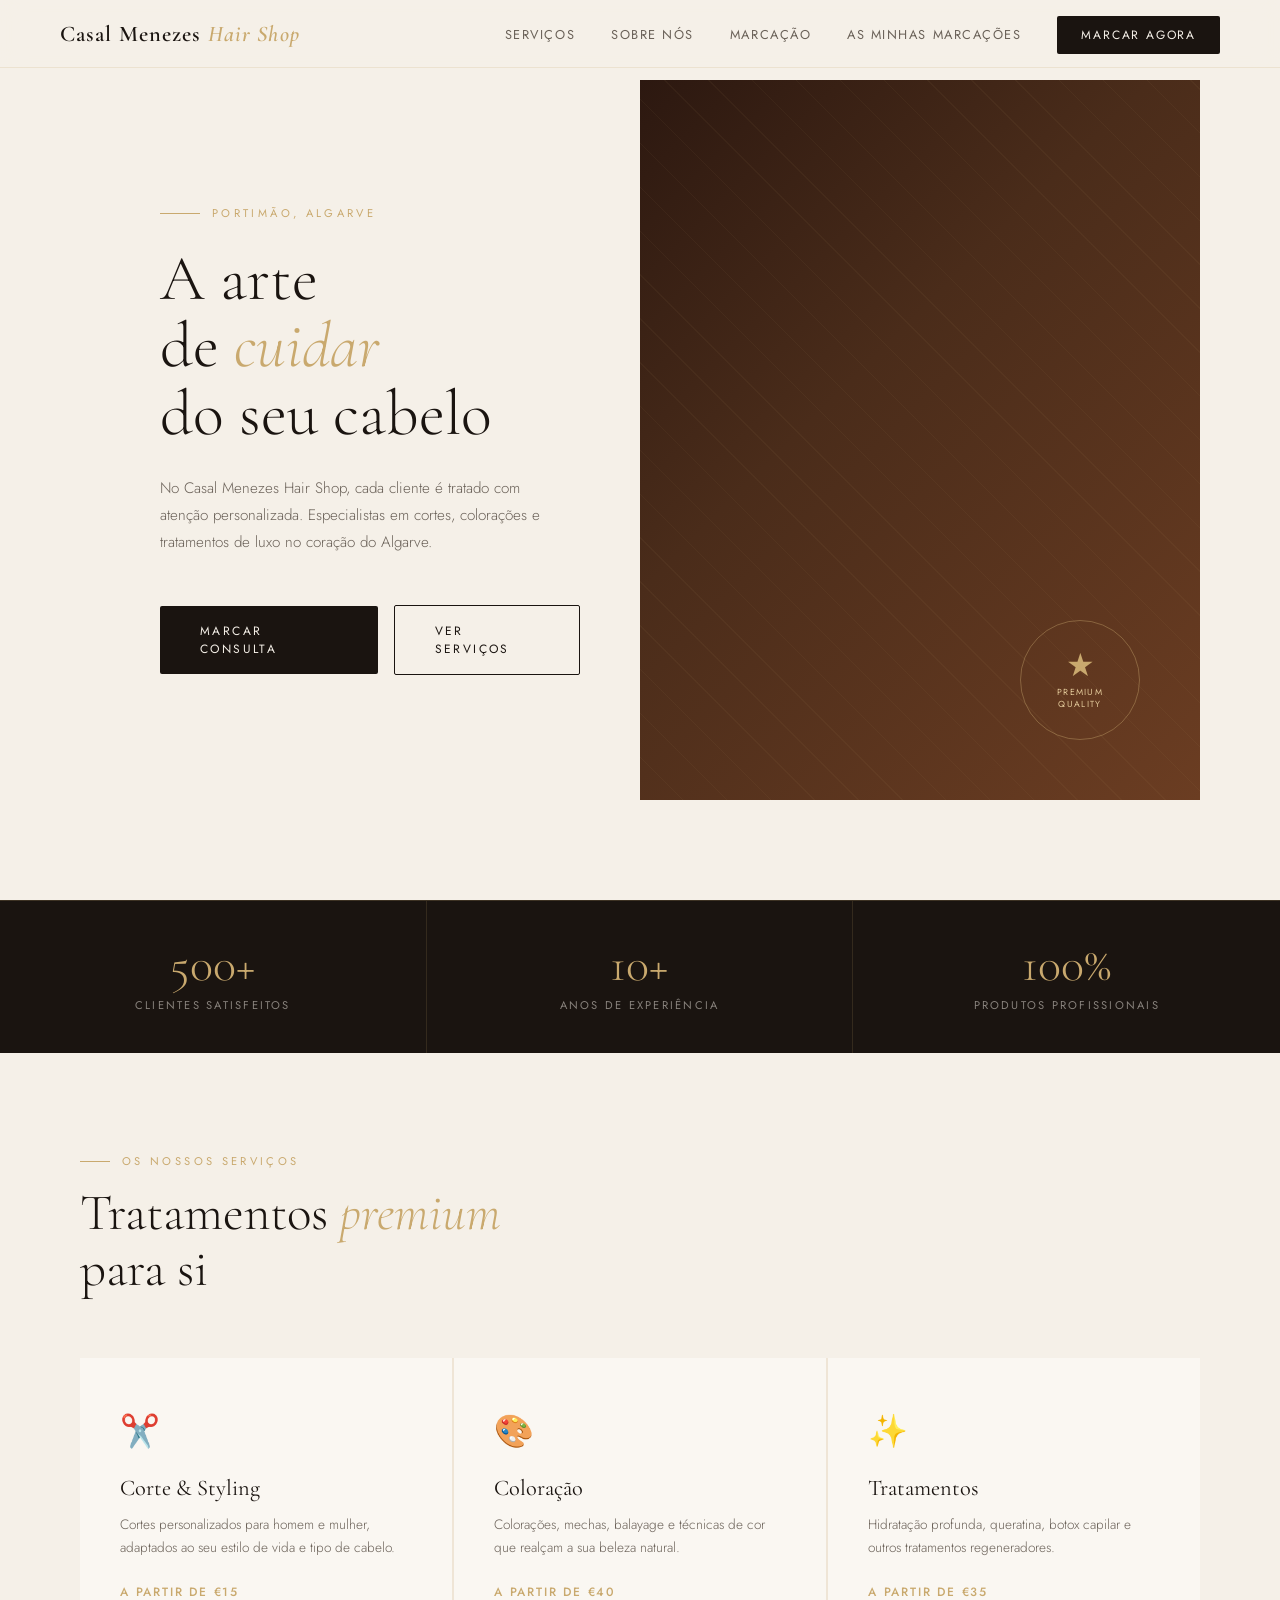
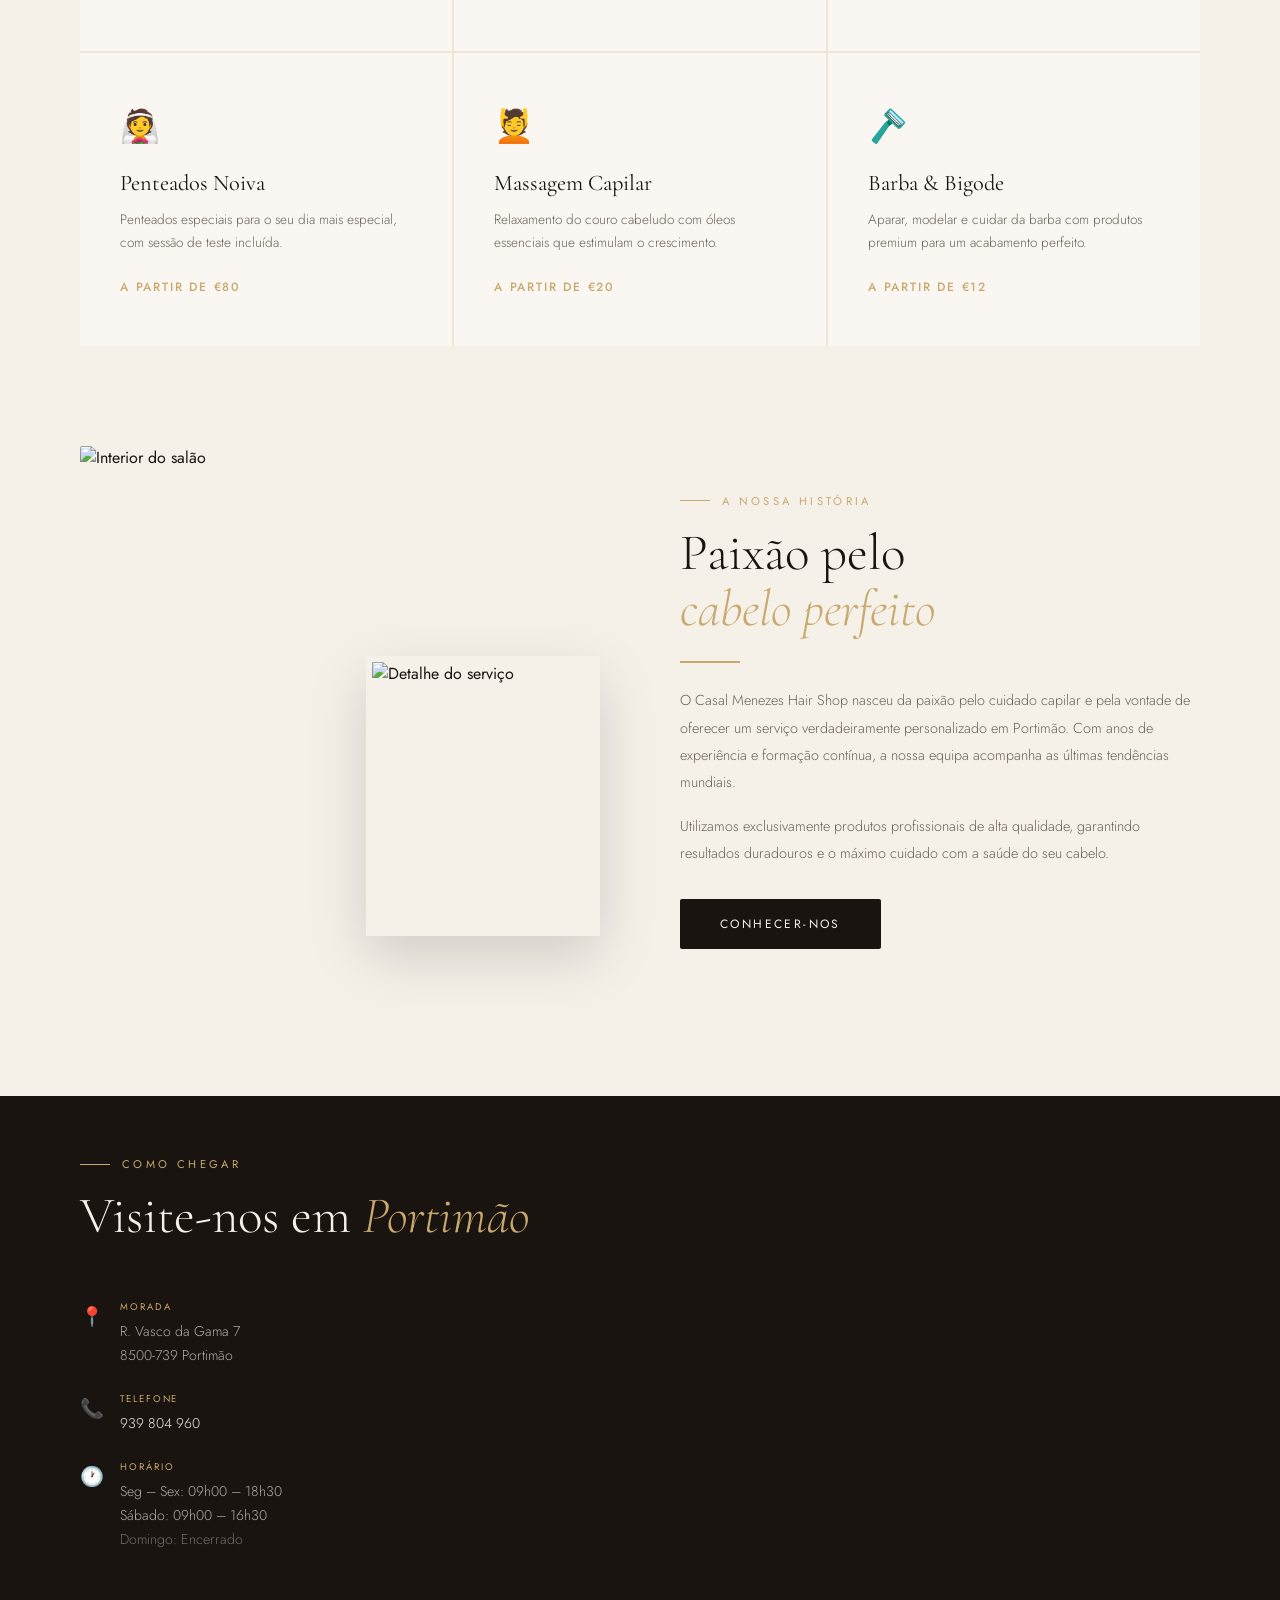
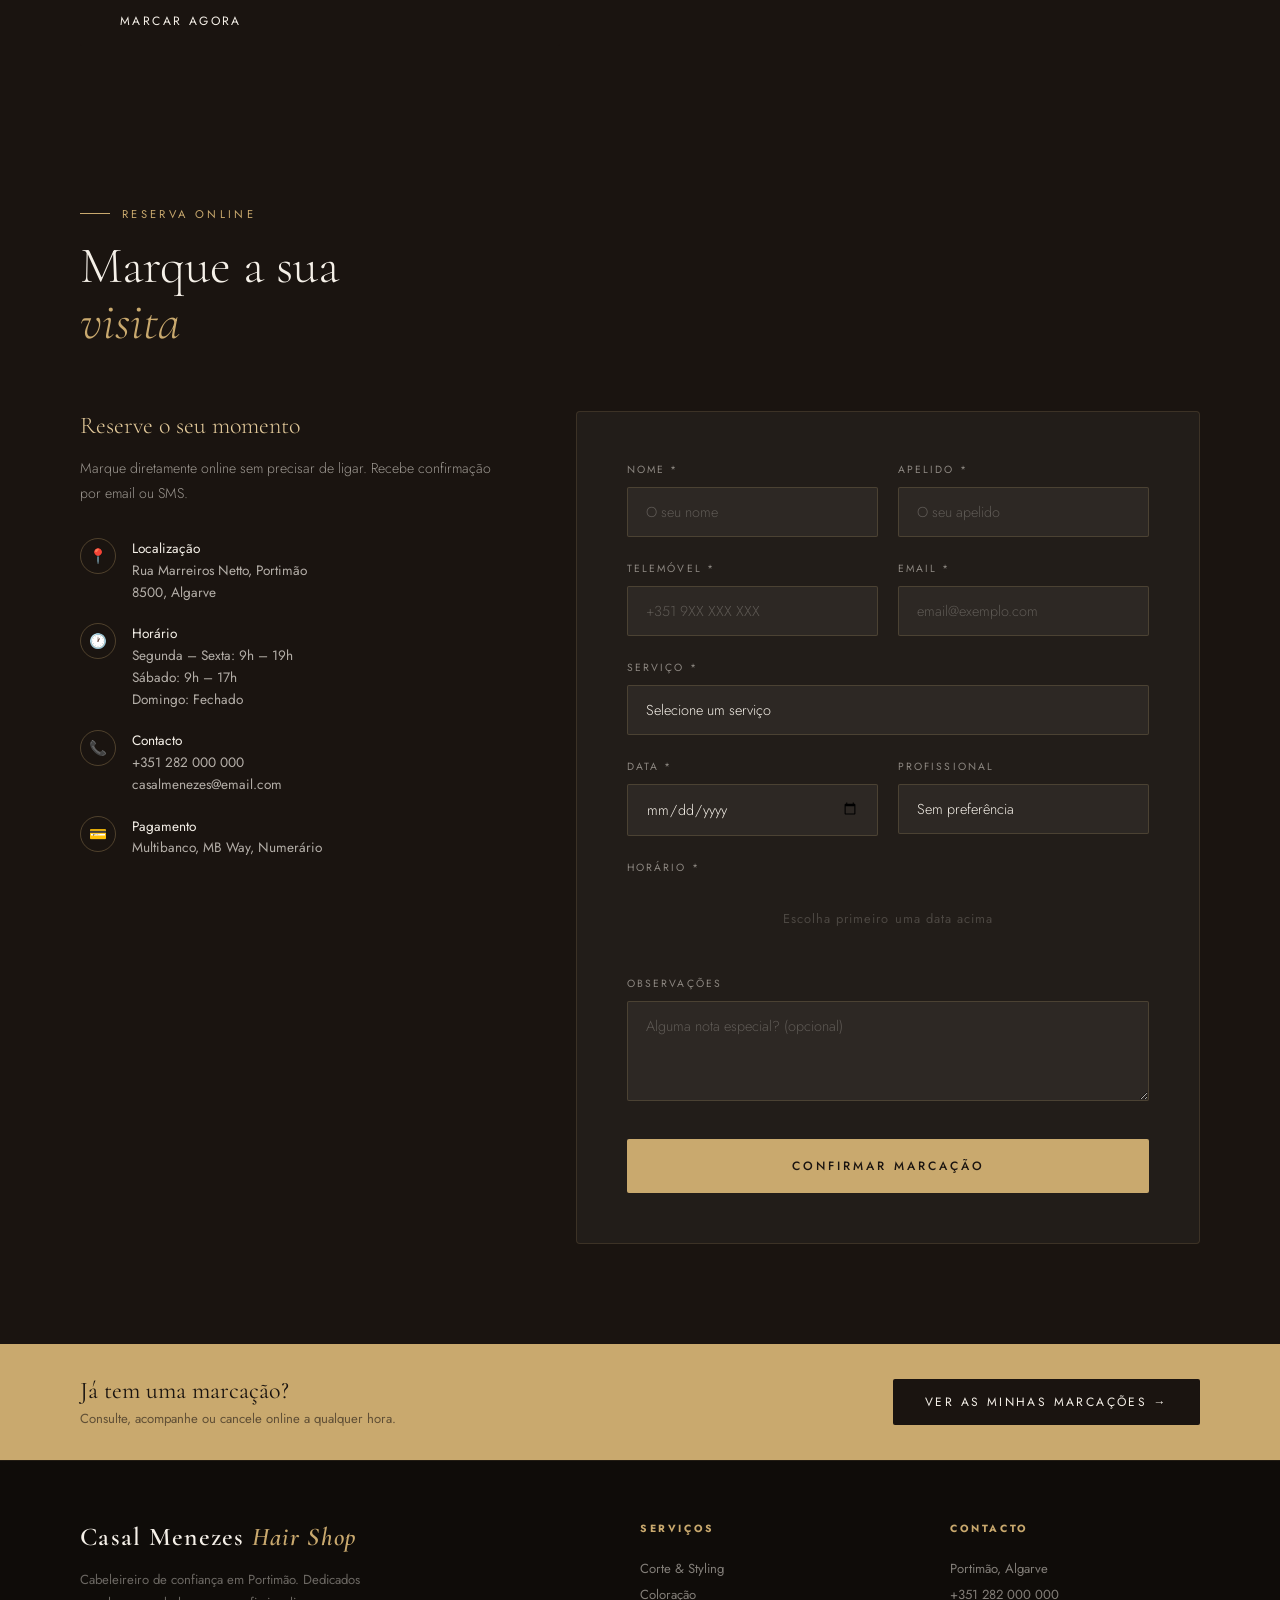
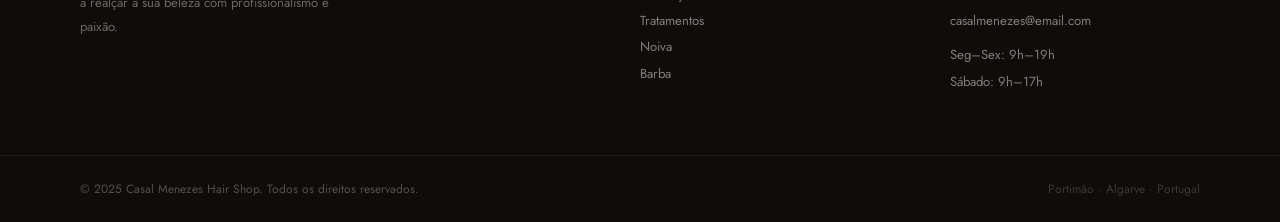
==== casalmenezes-site/index.html @ 8cd9af52 "feat: reagendamento, analytics, serviços, SMS e melhorias gerais" ====
<!DOCTYPE html>
<html lang="pt">
<head>
  <meta charset="UTF-8">
  <meta name="viewport" content="width=device-width, initial-scale=1.0">
  <title>Casal Menezes Hair Shop – Portimão</title>
  <!-- SEO -->
  <meta name="description" content="Casal Menezes Hair Shop em Portimao - cabeleireiro e barbearia com cortes, coloracao e tratamentos. Marque online. R. Vasco da Gama 7, Portimao.">
  <meta name="keywords" content="cabeleireiro Portimao, barbearia Portimao, corte cabelo Portimao, coloracao Algarve, hair shop Portimao, Casal Menezes">
  <meta name="robots" content="index, follow">
  <link rel="canonical" href="https://casalmenezes.vercel.app/">
  <meta property="og:type" content="website">
  <meta property="og:url" content="https://casalmenezes.vercel.app/">
  <meta property="og:title" content="Casal Menezes – Cabeleireiro &amp; Barbearia Portimão">
  <meta property="og:description" content="Cabeleireiro e barbearia em Portimão, Algarve. Cortes modernos, coloração, tratamentos capilares e muito mais. Marque a sua consulta online de forma rápida e fácil.">
  <meta property="og:image" content="https://images.unsplash.com/photo-1521590832167-7bcbfaa6381f?w=1200&h=630&fit=crop&q=80">
  <meta property="og:locale" content="pt_PT">
  <meta name="twitter:card" content="summary_large_image">
  <link rel="stylesheet" href="css/main.css">
  <link rel="stylesheet" href="css/index.css">
  <link rel="stylesheet" href="css/booking.css">
  <script type="application/ld+json">
  {
    "@context": "https://schema.org",
    "@type": ["HairSalon", "BarberShop"],
    "name": "Casal Menezes Hair Shop",
    "description": "Cabeleireiro e barbearia em Portimao, Algarve. Corte, coloracao, tratamentos capilares e mais.",
    "url": "https://casalmenezes.vercel.app",
    "telephone": "+351939804960",
    "address": {
      "@type": "PostalAddress",
      "streetAddress": "R. Vasco da Gama 7",
      "postalCode": "8500-739",
      "addressLocality": "Portimao",
      "addressRegion": "Faro",
      "addressCountry": "PT"
    },
    "geo": {
      "@type": "GeoCoordinates",
      "latitude": 37.1362,
      "longitude": -8.5379
    },
    "openingHoursSpecification": [
      {"@type": "OpeningHoursSpecification", "dayOfWeek": ["Monday","Tuesday","Wednesday","Thursday","Friday"], "opens": "09:00", "closes": "18:30"},
      {"@type": "OpeningHoursSpecification", "dayOfWeek": "Saturday", "opens": "09:00", "closes": "16:30"}
    ],
    "priceRange": "euro euro",
    "areaServed": ["Portimao", "Algarve"]
  }
  </script>
</head>
<body>

<!-- ── NAVEGAÇÃO ──────────────────────────────────────────── -->
<nav>
  <div class="nav-logo">Casal Menezes <span>Hair Shop</span></div>
  <button class="nav-hamburger" id="navHamburger" onclick="toggleMenu()" aria-label="Menu" aria-expanded="false" aria-controls="navLinks">☰</button>
  <ul class="nav-links" id="navLinks" role="navigation" aria-label="Menu principal">
    <li><a href="#servicos">Serviços</a></li>
    <li><a href="#sobre">Sobre Nós</a></li>
    <li><a href="#marcacao">Marcação</a></li>
    <li><a href="marcacoes.html">As Minhas Marcações</a></li>
    <li><a href="#marcacao" class="nav-book">Marcar Agora</a></li>
  </ul>
</nav>

<!-- ── HERO ───────────────────────────────────────────────── -->
<section class="hero" id="inicio">
  <div class="hero-left">
    <div class="hero-eyebrow">Portimão, Algarve</div>
    <h1 class="hero-title">
      A arte<br>de <em>cuidar</em><br>do seu cabelo
    </h1>
    <p class="hero-sub">
      No Casal Menezes Hair Shop, cada cliente é tratado com atenção personalizada.
      Especialistas em cortes, colorações e tratamentos de luxo no coração do Algarve.
    </p>
    <div class="hero-actions">
      <a href="#marcacao" class="btn-primary">Marcar Consulta</a>
      <a href="#servicos"  class="btn-outline">Ver Serviços</a>
    </div>
  </div>
  <div class="hero-right">
    <div class="hero-img-overlay"></div>
    <div class="hero-pattern"></div>
    <div class="hero-badge">
      <div class="hero-badge-inner">★</div>
      <div class="hero-badge-text">Premium<br>Quality</div>
    </div>
  </div>
</section>

<!-- ── STATS ──────────────────────────────────────────────── -->
<div class="stats">
  <div class="stat-item">
    <div class="stat-num">500+</div>
    <div class="stat-label">Clientes Satisfeitos</div>
  </div>
  <div class="stat-item">
    <div class="stat-num">10+</div>
    <div class="stat-label">Anos de Experiência</div>
  </div>
  <div class="stat-item">
    <div class="stat-num">100%</div>
    <div class="stat-label">Produtos Profissionais</div>
  </div>
</div>

<!-- ── SERVIÇOS ───────────────────────────────────────────── -->
<section id="servicos">
  <div class="section-label fade-up">Os Nossos Serviços</div>
  <h2 class="section-title fade-up">
    Tratamentos <em style="font-family:'Cormorant Garamond',serif;font-style:italic;color:var(--gold)">premium</em><br>para si
  </h2>
  <div class="services-grid fade-up">
    <div class="service-card">
      <span class="service-icon">✂️</span>
      <div class="service-name">Corte &amp; Styling</div>
      <p class="service-desc">Cortes personalizados para homem e mulher, adaptados ao seu estilo de vida e tipo de cabelo.</p>
      <div class="service-price">A partir de €15</div>
    </div>
    <div class="service-card">
      <span class="service-icon">🎨</span>
      <div class="service-name">Coloração</div>
      <p class="service-desc">Colorações, mechas, balayage e técnicas de cor que realçam a sua beleza natural.</p>
      <div class="service-price">A partir de €40</div>
    </div>
    <div class="service-card">
      <span class="service-icon">✨</span>
      <div class="service-name">Tratamentos</div>
      <p class="service-desc">Hidratação profunda, queratina, botox capilar e outros tratamentos regeneradores.</p>
      <div class="service-price">A partir de €35</div>
    </div>
    <div class="service-card">
      <span class="service-icon">👰</span>
      <div class="service-name">Penteados Noiva</div>
      <p class="service-desc">Penteados especiais para o seu dia mais especial, com sessão de teste incluída.</p>
      <div class="service-price">A partir de €80</div>
    </div>
    <div class="service-card">
      <span class="service-icon">💆</span>
      <div class="service-name">Massagem Capilar</div>
      <p class="service-desc">Relaxamento do couro cabeludo com óleos essenciais que estimulam o crescimento.</p>
      <div class="service-price">A partir de €20</div>
    </div>
    <div class="service-card">
      <span class="service-icon">🪒</span>
      <div class="service-name">Barba &amp; Bigode</div>
      <p class="service-desc">Aparar, modelar e cuidar da barba com produtos premium para um acabamento perfeito.</p>
      <div class="service-price">A partir de €12</div>
    </div>
  </div>
</section>

<!-- ── SOBRE NÓS ───────────────────────────────────────────── -->
<section id="sobre" style="padding-top:0">
  <div class="about-section fade-up">
    <div class="about-img-container">
      <img class="about-img-main"
           src="https://images.unsplash.com/photo-1522337360788-8b13dee7a37e?w=600&q=80"
           alt="Interior do salão" loading="lazy">
      <img class="about-img-accent"
           src="https://images.unsplash.com/photo-1559599101-f09722fb4948?w=400&q=80"
           alt="Detalhe do serviço" loading="lazy">
    </div>
    <div>
      <div class="section-label">A Nossa História</div>
      <h2 class="section-title">
        Paixão pelo<br><em style="font-family:'Cormorant Garamond',serif;font-style:italic;color:var(--gold)">cabelo perfeito</em>
      </h2>
      <div class="about-gold-line"></div>
      <p class="about-text">
        O Casal Menezes Hair Shop nasceu da paixão pelo cuidado capilar e pela vontade de
        oferecer um serviço verdadeiramente personalizado em Portimão. Com anos de experiência
        e formação contínua, a nossa equipa acompanha as últimas tendências mundiais.
      </p>
      <p class="about-text">
        Utilizamos exclusivamente produtos profissionais de alta qualidade, garantindo
        resultados duradouros e o máximo cuidado com a saúde do seu cabelo.
      </p>
      <a href="#marcacao" class="btn-primary" style="margin-top:16px">Conhecer-nos</a>
    </div>
  </div>
</section>

<!-- ── MARCAÇÃO ───────────────────────────────────────────── -->
<section id="localizacao" style="padding:0;background:var(--dark);">
  <div class="location-grid">
    <div class="location-info">
      <div class="section-label" style="color:var(--gold)">Como Chegar</div>
      <h2 class="section-title" style="color:var(--cream)">Visite-nos em <em style="color:var(--gold)">Portimão</em></h2>
      <div class="location-details">
        <div class="location-item">
          <span class="location-icon">📍</span>
          <div>
            <div class="location-label">Morada</div>
            <div class="location-value">R. Vasco da Gama 7<br>8500-739 Portimão</div>
          </div>
        </div>
        <div class="location-item">
          <span class="location-icon">📞</span>
          <div>
            <div class="location-label">Telefone</div>
            <div class="location-value"><a href="tel:939804960" style="color:var(--cream);text-decoration:none;">939 804 960</a></div>
          </div>
        </div>
        <div class="location-item">
          <span class="location-icon">🕐</span>
          <div>
            <div class="location-label">Horário</div>
            <div class="location-value">
              Seg – Sex: 09h00 – 18h30<br>
              Sábado: 09h00 – 16h30<br>
              <span style="color:rgba(245,240,232,0.4)">Domingo: Encerrado</span>
            </div>
          </div>
        </div>
      </div>
      <a href="#marcacao" class="btn-primary" style="margin-top:8px;display:inline-block">Marcar Agora</a>
    </div>
    <div class="location-map">
      <iframe
        src="https://www.google.com/maps/embed?pb=!1m18!1m12!1m3!1d3145.8!2d-8.5379!3d37.1362!2m3!1f0!2f0!3f0!3m2!1i1024!2i768!4f13.1!3m3!1m2!1s0xd1ab4b9a8b9a8b9%3A0x0!2sR.+Vasco+da+Gama+7%2C+8500-739+Portim%C3%A3o!5e0!3m2!1spt!2spt!4v1"
        width="100%" height="100%" style="border:0;" allowfullscreen="" loading="lazy"
        referrerpolicy="no-referrer-when-downgrade" title="Localização Casal Menezes Hair Shop">
      </iframe>
    </div>
  </div>
</section>

<!-- ── BANNER MARCAÇÕES ───────────────────────────────────── -->

<section class="booking-section" id="marcacao">
  <div class="section-label">Reserva Online</div>
  <h2 class="section-title">
    Marque a sua<br><em style="font-family:'Cormorant Garamond',serif;font-style:italic;color:var(--gold)">visita</em>
  </h2>

  <div class="booking-layout">

    <!-- Info lateral -->
    <div class="booking-info fade-up">
      <h3>Reserve o seu momento</h3>
      <p>Marque diretamente online sem precisar de ligar. Recebe confirmação por email ou SMS.</p>
      <div class="info-item">
        <div class="info-icon">📍</div>
        <div class="info-text"><strong>Localização</strong>Rua Marreiros Netto, Portimão<br>8500, Algarve</div>
      </div>
      <div class="info-item">
        <div class="info-icon">🕐</div>
        <div class="info-text"><strong>Horário</strong>Segunda – Sexta: 9h – 19h<br>Sábado: 9h – 17h<br>Domingo: Fechado</div>
      </div>
      <div class="info-item">
        <div class="info-icon">📞</div>
        <div class="info-text"><strong>Contacto</strong>+351 282 000 000<br>casalmenezes@email.com</div>
      </div>
      <div class="info-item">
        <div class="info-icon">💳</div>
        <div class="info-text"><strong>Pagamento</strong>Multibanco, MB Way, Numerário</div>
      </div>
    </div>

    <!-- Formulário -->
    <div class="booking-form fade-up">
      <div id="formContent">
        <div class="form-row">
          <div class="form-group">
            <label>Nome *</label>
            <input type="text" id="fname" placeholder="O seu nome" required autocomplete="given-name">
          </div>
          <div class="form-group">
            <label>Apelido *</label>
            <input type="text" id="lname" placeholder="O seu apelido" required autocomplete="family-name">
          </div>
        </div>
        <div class="form-row">
          <div class="form-group">
            <label>Telemóvel *</label>
            <input type="tel" id="phone" placeholder="+351 9XX XXX XXX" required autocomplete="tel">
          </div>
          <div class="form-group">
            <label>Email *</label>
            <input type="email" id="email" placeholder="email@exemplo.com" required autocomplete="email">
          </div>
        </div>
        <div class="form-group">
          <label>Serviço *</label>
          <select id="service" required>
            <option value="">Selecione um serviço</option>
            <option value="corte">Corte &amp; Styling</option>
            <option value="coloracao">Coloração</option>
            <option value="tratamento">Tratamentos Capilares</option>
            <option value="noiva">Penteados Noiva</option>
            <option value="massagem">Massagem Capilar</option>
            <option value="barba">Barba &amp; Bigode</option>
          </select>
        </div>
        <div class="form-row">
          <div class="form-group">
            <label>Data *</label>
            <input type="date" id="bookDate" required>
          </div>
          <div class="form-group">
            <label>Profissional</label>
            <select id="stylist">
              <option value="">Sem preferência</option>
              <option value="ana">Ana Menezes</option>
              <option value="anderson">Anderson Menezes</option>
            </select>
          </div>
        </div>
        <div class="form-group">
          <label>
            Horário *
            <span id="slotsDateLabel" style="font-size:0.6rem;color:rgba(245,240,232,0.3);text-transform:none;letter-spacing:0;margin-left:6px;font-style:italic;"></span>
          </label>
          <div class="timeslots" id="timeslots">
            <div id="slotsPlaceholder" style="grid-column:1/-1;text-align:center;padding:24px 10px;color:rgba(245,240,232,0.2);font-size:0.8rem;letter-spacing:0.08em;">
              Escolha primeiro uma data acima
            </div>
          </div>
          <div class="slots-hint" id="slotsHint">
            <span style="color:rgba(74,158,107,0.8)">&#9632;</span> Disponível &nbsp;&nbsp;
            <span style="color:rgba(201,74,74,0.6)">&#9632;</span> Ocupado
          </div>
          <input type="hidden" id="selectedTime">
        </div>
        <div class="form-group">
          <label>Observações</label>
          <textarea id="notes" placeholder="Alguma nota especial? (opcional)"></textarea>
        </div>

        <!-- Honeypot anti-spam — não visível para humanos -->
        <div class="form-group" style="position:absolute;left:-9999px;top:-9999px;opacity:0;pointer-events:none;" aria-hidden="true">
          <label>Deixe este campo vazio</label>
          <input type="text" id="website" name="website" tabindex="-1" autocomplete="off">
        </div>
        <button class="btn-submit" id="submitBtn" onclick="submitBooking()">
          Confirmar Marcação
        </button>
      </div>

      <div class="success-msg" id="successMsg">
        <div class="success-icon">✅</div>
        <h3>Marcação Recebida!</h3>
        <p>Obrigado pela sua marcação.<br>Entraremos em contacto para confirmar brevemente.</p>
        <div style="display:flex;flex-direction:column;align-items:center;gap:12px;margin-top:24px;">
          <a id="gcalLink" href="#" target="_blank" rel="noopener" style="display:none;background:rgba(255,255,255,0.1);border:1px solid rgba(201,169,110,0.3);color:var(--gold);padding:12px 24px;border-radius:2px;font-size:0.72rem;letter-spacing:0.2em;text-transform:uppercase;text-decoration:none;transition:all 0.3s">
            📅 Adicionar ao Google Calendar
          </a>
          <button class="btn-primary" style="border:none;cursor:pointer" onclick="resetForm()">
            Nova Marcação
          </button>
        </div>
      </div>
    </div>

  </div>
</section>


<!-- ── LOCALIZAÇÃO ────────────────────────────────────────── -->

<div class="marcacoes-banner">
  <div class="marcacoes-banner-text">
    <div class="marcacoes-banner-title">Já tem uma marcação?</div>
    <div class="marcacoes-banner-sub">Consulte, acompanhe ou cancele online a qualquer hora.</div>
  </div>
  <a href="marcacoes.html" class="marcacoes-banner-btn">
    Ver as Minhas Marcações →
  </a>
</div>

<!-- ── FOOTER ──────────────────────────────────────────────── -->
<footer>
  <div class="footer-brand">
    <div class="nav-logo">Casal Menezes <span>Hair Shop</span></div>
    <p>Cabeleireiro de confiança em Portimão. Dedicados a realçar a sua beleza com profissionalismo e paixão.</p>
  </div>
  <div class="footer-col">
    <h4>Serviços</h4>
    <a href="#servicos">Corte &amp; Styling</a>
    <a href="#servicos">Coloração</a>
    <a href="#servicos">Tratamentos</a>
    <a href="#servicos">Noiva</a>
    <a href="#servicos">Barba</a>
  </div>
  <div class="footer-col">
    <h4>Contacto</h4>
    <p>Portimão, Algarve</p>
    <p>+351 282 000 000</p>
    <p>casalmenezes@email.com</p>
    <p style="margin-top:8px">Seg–Sex: 9h–19h</p>
    <p>Sábado: 9h–17h</p>
  </div>
</footer>
<div class="footer-bottom">
  <p>© 2025 Casal Menezes Hair Shop. Todos os direitos reservados.</p>
  <p style="color:rgba(245,240,232,0.2)">Portimão · Algarve · Portugal</p>
</div>

<!-- ── TOAST ───────────────────────────────────────────────── -->
<div class="toast" id="toast">
  <div class="toast-title" id="toastTitle"></div>
  <div class="toast-msg"   id="toastMsg"></div>
</div>
  <script src="js/supabase.js"></script>
  <script>
  // Carregar serviços personalizados do localStorage (definidos no admin)
  (function() {
    try {
      const stored = localStorage.getItem('cm_services');
      if (!stored) return;
      const services = JSON.parse(stored);
      const cards = document.querySelectorAll('.service-card');
      services.forEach((svc, i) => {
        if (!cards[i]) return;
        const c = cards[i];
        c.querySelector('.service-icon').textContent = svc.icon;
        c.querySelector('.service-name').textContent = svc.name;
        c.querySelector('.service-desc').textContent = svc.desc;
        c.querySelector('.service-price').textContent = `A partir de €${svc.price}`;
        c.dataset.service = svc.id;
      });
      // Atualizar select de serviços no formulário
      const select = document.getElementById('service');
      if (select) {
        const placeholder = select.options[0];
        select.innerHTML = '';
        select.appendChild(placeholder);
        services.forEach(svc => {
          const opt = new Option(svc.name, svc.id);
          select.appendChild(opt);
        });
      }
    } catch(e) {}
  })();

  function toggleMenu() {
    const links = document.getElementById('navLinks');
    const btn = document.getElementById('navHamburger');
    links.classList.toggle('open');
    const isOpen = links.classList.contains('open');
    btn.textContent = isOpen ? '✕' : '☰';
    btn.setAttribute('aria-expanded', isOpen ? 'true' : 'false');
  }
  // Close menu on link click
  document.querySelectorAll('.nav-links a').forEach(a => {
    a.addEventListener('click', () => {
      document.getElementById('navLinks').classList.remove('open');
      document.getElementById('navHamburger').textContent = '☰';
    });
  });
  </script>
  <script src="js/booking.js"></script>
</body>
</html>
---- casalmenezes-site/css/main.css ----
/* ============================================================
   CASAL MENEZES HAIR SHOP — main.css
   Estilos partilhados por todas as páginas
   ============================================================ */

@import url('https://fonts.googleapis.com/css2?family=Cormorant+Garamond:ital,wght@0,300;0,400;0,600;1,300;1,400&family=Jost:wght@300;400;500&display=swap');

/* ── VARIÁVEIS ───────────────────────────────────────────── */
:root {
  --cream:      #f5f0e8;
  --dark:       #1a1410;
  --gold:       #c9a96e;
  --gold-light: #e2c99a;
  --terracotta: #b85c38;
  --warm-gray:  #6b6259;
  --card-bg:    #faf7f2;
  --green:      #4a9e6b;
  --orange:     #c97c3a;
  --red:        #c94a4a;
}

/* ── RESET ───────────────────────────────────────────────── */
*, *::before, *::after { margin: 0; padding: 0; box-sizing: border-box; }
html { scroll-behavior: smooth; }
body {
  font-family: 'Jost', sans-serif;
  background: var(--cream);
  color: var(--dark);
  overflow-x: clip;
}

/* ── NAVEGAÇÃO ───────────────────────────────────────────── */
nav {
  position: fixed; top: 0; width: 100%; z-index: 100;
  padding: 20px 60px;
  display: flex; justify-content: space-between; align-items: center;
  background: rgba(245,240,232,0.92);
  backdrop-filter: blur(12px);
  border-bottom: 1px solid rgba(201,169,110,0.2);
  transition: all 0.3s;
}
.nav-logo {
  font-family: 'Cormorant Garamond', serif;
  font-size: 1.4rem; font-weight: 600;
  letter-spacing: 0.05em; color: var(--dark); text-decoration: none;
}
.nav-logo span { color: var(--gold); font-style: italic; }

.nav-links { display: flex; gap: 36px; list-style: none; }
.nav-links a {
  text-decoration: none; color: var(--warm-gray);
  font-size: 0.8rem; letter-spacing: 0.12em; text-transform: uppercase;
  font-weight: 400; transition: color 0.3s; position: relative;
}
.nav-links a::after {
  content: ''; position: absolute; bottom: -4px; left: 0;
  width: 0; height: 1px; background: var(--gold); transition: width 0.3s;
}
.nav-links a:hover { color: var(--dark); }
.nav-links a:hover::after { width: 100%; }
.nav-book {
  background: var(--dark) !important; color: var(--cream) !important;
  padding: 10px 24px; border-radius: 2px;
  font-size: 0.75rem !important; letter-spacing: 0.15em !important;
}
.nav-book::after { display: none !important; }
.nav-book:hover { background: var(--gold) !important; color: var(--dark) !important; }

.nav-back {
  font-size: 0.75rem; letter-spacing: 0.15em; text-transform: uppercase;
  color: var(--warm-gray); text-decoration: none;
  display: flex; align-items: center; gap: 8px; transition: color 0.3s;
}
.nav-back:hover { color: var(--dark); }


/* ── MENU HAMBURGER ──────────────────────────────────────── */
.nav-hamburger {
  display: none; background: none; border: none; cursor: pointer;
  font-size: 1.4rem; color: var(--dark); padding: 4px; line-height: 1;
}

/* ── BOTÕES ──────────────────────────────────────────────── */
.btn-primary {
  background: var(--dark); color: var(--cream);
  padding: 16px 40px; border: none; cursor: pointer;
  font-family: 'Jost', sans-serif;
  font-size: 0.75rem; letter-spacing: 0.2em; text-transform: uppercase;
  border-radius: 2px; transition: all 0.3s; text-decoration: none; display: inline-block;
}
.btn-primary:hover { background: var(--gold); color: var(--dark); }

.btn-outline {
  background: transparent; color: var(--dark);
  padding: 16px 40px; border: 1px solid var(--dark); cursor: pointer;
  font-family: 'Jost', sans-serif;
  font-size: 0.75rem; letter-spacing: 0.2em; text-transform: uppercase;
  border-radius: 2px; transition: all 0.3s; text-decoration: none; display: inline-block;
}
.btn-outline:hover { background: var(--dark); color: var(--cream); }

/* ── SECÇÕES ─────────────────────────────────────────────── */
section { padding: 100px 80px; }
.section-label {
  font-size: 0.7rem; letter-spacing: 0.3em; text-transform: uppercase;
  color: var(--gold); margin-bottom: 16px;
  display: flex; align-items: center; gap: 12px;
}
.section-label::before { content: ''; width: 30px; height: 1px; background: var(--gold); }
.section-title {
  font-family: 'Cormorant Garamond', serif;
  font-size: clamp(2.5rem, 4vw, 3.5rem);
  font-weight: 300; line-height: 1.1; margin-bottom: 20px;
}

/* ── TOAST ───────────────────────────────────────────────── */
.toast {
  position: fixed; top: 100px; right: 30px; z-index: 999;
  background: var(--dark); border: 1px solid var(--gold);
  border-radius: 4px; padding: 16px 24px; min-width: 300px;
  transform: translateX(400px); opacity: 0;
  transition: all 0.4s cubic-bezier(0.34, 1.56, 0.64, 1);
}
.toast.show { transform: translateX(0); opacity: 1; }
.toast-title { font-family: 'Cormorant Garamond', serif; font-size: 1.1rem; color: var(--gold); margin-bottom: 4px; }
.toast-msg   { font-size: 0.8rem; color: rgba(245,240,232,0.6); }

/* ── BADGES DE ESTADO ────────────────────────────────────── */
.badge {
  display: inline-flex; align-items: center; gap: 6px;
  padding: 5px 12px; border-radius: 20px;
  font-size: 0.68rem; font-weight: 500; letter-spacing: 0.05em; white-space: nowrap;
}
.badge::before { content: ''; width: 5px; height: 5px; border-radius: 50%; }
.badge-pending   { background: rgba(201,124,58,0.12); color: #8a4e1a; }
.badge-pending::before   { background: var(--orange); }
.badge-confirmed { background: rgba(74,158,107,0.12); color: #1e5c3a; }
.badge-confirmed::before { background: var(--green); }
.badge-cancelled { background: rgba(201,74,74,0.1);  color: #7a1a1a; }
.badge-cancelled::before { background: var(--red); }

/* ── SPINNER ─────────────────────────────────────────────── */
.spinner {
  width: 16px; height: 16px;
  border: 2px solid rgba(201,169,110,0.2); border-top-color: var(--gold);
  border-radius: 50%; animation: spin 0.8s linear infinite; flex-shrink: 0;
}
@keyframes spin { to { transform: rotate(360deg); } }

/* ── ANIMAÇÕES DE SCROLL ─────────────────────────────────── */
.fade-up {
  opacity: 0; transform: translateY(30px);
  transition: opacity 0.7s ease, transform 0.7s ease;
}
.fade-up.visible { opacity: 1; transform: translateY(0); }

/* ── RESPONSIVO ──────────────────────────────────────────── */
@media (max-width: 900px) {
  nav { padding: 16px 24px; }
  .nav-hamburger { display: block; }
  .nav-links {
    display: none; position: absolute; top: 100%; left: 0; right: 0;
    flex-direction: column; gap: 0;
    background: rgba(245,240,232,0.98); backdrop-filter: blur(12px);
    border-bottom: 1px solid rgba(201,169,110,0.2);
    padding: 0;
  }
  .nav-links.open { display: flex; }
  .nav-links li { border-bottom: 1px solid rgba(201,169,110,0.1); }
  .nav-links a { padding: 16px 24px; display: block; }
  .nav-links a::after { display: none; }
  .nav-book { margin: 0 !important; border-radius: 0 !important; padding: 16px 24px !important; }
  section { padding: 60px 24px; }
  .toast { right: 16px; left: 16px; min-width: unset; }
}

@media (max-width: 480px) {
  nav { padding: 14px 18px; }
  .nav-logo { font-size: 1.15rem; }
  .btn-primary, .btn-outline { padding: 14px 24px; width: 100%; text-align: center; box-sizing: border-box; }
  section { padding: 48px 18px; }
  .section-title { font-size: 2rem; }
}
---- casalmenezes-site/css/index.css ----
/* ============================================================
   CASAL MENEZES HAIR SHOP — index.css
   Estilos da página principal (hero, serviços, sobre, footer)
   ============================================================ */

/* ── HERO ────────────────────────────────────────────────── */
.hero {
  min-height: 100vh;
  display: grid; grid-template-columns: 1fr 1fr;
  padding-top: 80px; position: relative; overflow: hidden;
}
.hero-left {
  display: flex; flex-direction: column; justify-content: center;
  padding: 80px 60px 80px 80px; position: relative; z-index: 2;
}
.hero-eyebrow {
  font-size: 0.7rem; letter-spacing: 0.3em; text-transform: uppercase;
  color: var(--gold); margin-bottom: 24px;
  display: flex; align-items: center; gap: 12px;
}
.hero-eyebrow::before { content: ''; width: 40px; height: 1px; background: var(--gold); }
.hero-title {
  font-family: 'Cormorant Garamond', serif;
  font-size: clamp(3.5rem, 5vw, 5.5rem);
  font-weight: 300; line-height: 1.05; color: var(--dark); margin-bottom: 28px;
}
.hero-title em { font-style: italic; color: var(--gold); }
.hero-sub {
  font-size: 0.95rem; line-height: 1.8;
  color: var(--warm-gray); max-width: 400px; margin-bottom: 48px; font-weight: 300;
}
.hero-actions { display: flex; gap: 16px; align-items: center; }

.hero-right {
  position: relative;
  background: linear-gradient(135deg, #2c1810 0%, #4a2c1a 40%, #6b3d22 100%);
  overflow: hidden;
}
.hero-img-overlay {
  position: absolute; inset: 0;
  background: url('https://images.unsplash.com/photo-1560066984-138daab0b3a1?w=900&q=80') center/cover no-repeat;
  opacity: 0.5; mix-blend-mode: luminosity;
}
.hero-pattern {
  position: absolute; inset: 0;
  background-image: repeating-linear-gradient(
    45deg, transparent, transparent 30px,
    rgba(201,169,110,0.05) 30px, rgba(201,169,110,0.05) 31px
  );
}
.hero-badge {
  position: absolute; bottom: 60px; right: 60px;
  width: 120px; height: 120px;
  border: 1px solid rgba(201,169,110,0.4); border-radius: 50%;
  display: flex; flex-direction: column; align-items: center; justify-content: center;
  color: var(--gold-light); text-align: center;
  animation: rotateBadge 20s linear infinite;
}
.hero-badge-inner {
  font-family: 'Cormorant Garamond', serif;
  font-size: 2rem; font-weight: 300; line-height: 1; color: var(--gold);
}
.hero-badge-text { font-size: 0.55rem; letter-spacing: 0.15em; text-transform: uppercase; margin-top: 4px; }
@keyframes rotateBadge { from { transform: rotate(0deg); } to { transform: rotate(360deg); } }

/* ── STATS ───────────────────────────────────────────────── */
.stats {
  background: var(--dark);
  display: grid; grid-template-columns: repeat(3, 1fr);
  border-top: 1px solid rgba(201,169,110,0.2);
}
.stat-item {
  padding: 40px; text-align: center;
  border-right: 1px solid rgba(201,169,110,0.15);
}
.stat-item:last-child { border-right: none; }
.stat-num {
  font-family: 'Cormorant Garamond', serif;
  font-size: 3rem; font-weight: 300; color: var(--gold); line-height: 1;
}
.stat-label {
  font-size: 0.7rem; letter-spacing: 0.2em; text-transform: uppercase;
  color: rgba(245,240,232,0.5); margin-top: 8px;
}

/* ── SERVIÇOS ────────────────────────────────────────────── */
.services-grid {
  display: grid; grid-template-columns: repeat(3, 1fr);
  gap: 2px; margin-top: 60px;
  background: rgba(201,169,110,0.15);
}
.service-card {
  background: var(--card-bg); padding: 50px 40px;
  transition: all 0.4s; cursor: default; position: relative; overflow: hidden;
}
.service-card::before {
  content: ''; position: absolute; bottom: 0; left: 0;
  width: 0; height: 3px; background: var(--gold); transition: width 0.4s;
}
.service-card:hover::before { width: 100%; }
.service-card:hover { background: white; transform: translateY(-4px); }
.service-icon   { font-size: 2rem; margin-bottom: 20px; display: block; }
.service-name   { font-family: 'Cormorant Garamond', serif; font-size: 1.4rem; font-weight: 400; margin-bottom: 12px; }
.service-desc   { font-size: 0.85rem; color: var(--warm-gray); line-height: 1.7; margin-bottom: 24px; font-weight: 300; }
.service-price  { font-size: 0.75rem; letter-spacing: 0.15em; text-transform: uppercase; color: var(--gold); font-weight: 500; }

/* ── SOBRE NÓS ───────────────────────────────────────────── */
.about-section  { display: grid; grid-template-columns: 1fr 1fr; gap: 80px; align-items: center; }
.about-img-container { position: relative; height: 550px; }
.about-img-main {
  width: 80%; height: 100%; object-fit: cover; border-radius: 2px;
}
.about-img-accent {
  position: absolute; right: 0; bottom: 60px;
  width: 45%; height: 280px; object-fit: cover; border-radius: 2px;
  border: 6px solid var(--cream); box-shadow: 0 20px 60px rgba(0,0,0,0.15);
}
.about-gold-line { width: 60px; height: 2px; background: var(--gold); margin: 24px 0; }
.about-text { font-size: 0.9rem; line-height: 1.9; color: var(--warm-gray); font-weight: 300; margin-bottom: 16px; }


/* ── BANNER MARCAÇÕES ────────────────────────────────────── */
.marcacoes-banner {
  background: var(--gold); padding: 32px 80px;
  display: flex; justify-content: space-between; align-items: center; gap: 24px;
}
.marcacoes-banner-title {
  font-family: 'Cormorant Garamond', serif;
  font-size: 1.5rem; font-weight: 400; color: var(--dark);
}
.marcacoes-banner-sub {
  font-size: 0.82rem; color: rgba(26,20,16,0.6); margin-top: 4px;
}
.marcacoes-banner-btn {
  background: var(--dark); color: var(--cream);
  padding: 14px 32px; border-radius: 2px; text-decoration: none;
  font-size: 0.75rem; letter-spacing: 0.2em; text-transform: uppercase;
  white-space: nowrap; transition: opacity 0.3s; flex-shrink: 0;
}
.marcacoes-banner-btn:hover { opacity: 0.8; }


/* ── LOCALIZAÇÃO ─────────────────────────────────────────── */
.location-grid {
  display: grid; grid-template-columns: 1fr 1fr;
  min-height: 460px; align-items: center;
}
.location-info {
  padding: 60px 80px;
  display: flex; flex-direction: column; justify-content: center;
}
.location-details { margin: 36px 0; display: flex; flex-direction: column; gap: 24px; }
.location-item {
  display: flex; gap: 16px; align-items: flex-start;
}
.location-icon { font-size: 1.2rem; margin-top: 2px; flex-shrink: 0; }
.location-label {
  font-size: 0.6rem; letter-spacing: 0.2em; text-transform: uppercase;
  color: var(--gold); margin-bottom: 6px;
}
.location-value {
  font-size: 0.88rem; color: rgba(245,240,232,0.7);
  line-height: 1.7; font-weight: 300;
}
.location-map { height: 460px; overflow: hidden; padding: 40px 60px 40px 0; box-sizing: border-box; }
.location-map iframe { width: 100%; height: 200%; display: block; border: 0; border-radius: 4px; }

/* ── FOOTER ──────────────────────────────────────────────── */
footer {
  background: #0f0c09; color: rgba(245,240,232,0.5);
  padding: 60px 80px;
  display: grid; grid-template-columns: 2fr 1fr 1fr;
  gap: 60px; border-top: 1px solid rgba(201,169,110,0.1);
}
.footer-brand .nav-logo { font-size: 1.6rem; color: var(--cream); }
.footer-brand p {
  font-size: 0.82rem; line-height: 1.8; margin-top: 16px;
  color: rgba(245,240,232,0.4); max-width: 280px;
}
.footer-col h4 {
  font-size: 0.65rem; letter-spacing: 0.25em; text-transform: uppercase;
  color: var(--gold); margin-bottom: 20px;
}
.footer-col p, .footer-col a {
  font-size: 0.82rem; line-height: 2;
  color: rgba(245,240,232,0.5); text-decoration: none; display: block; transition: color 0.3s;
}
.footer-col a:hover { color: var(--gold); }
.footer-bottom {
  border-top: 1px solid rgba(201,169,110,0.1);
  padding: 24px 80px; background: #0f0c09;
  display: flex; justify-content: space-between; align-items: center;
}
.footer-bottom p { font-size: 0.75rem; color: rgba(245,240,232,0.3); }

/* ── RESPONSIVO ──────────────────────────────────────────── */
@media (max-width: 900px) {
  .hero { grid-template-columns: 1fr; }
  .hero-right { height: 340px; order: -1; }
  .hero-left  { padding: 48px 24px 60px; }
  .hero-badge { width: 90px; height: 90px; bottom: 24px; right: 24px; }
  .hero-badge-inner { font-size: 1.4rem; }
  .services-grid { grid-template-columns: repeat(2, 1fr); }
  .stats { grid-template-columns: repeat(3, 1fr); }
  .about-section { grid-template-columns: 1fr; }
  .about-img-container { height: 300px; }
  .about-img-main { width: 100%; }
  .about-img-accent { display: none; }
  footer { grid-template-columns: 1fr 1fr; padding: 48px 24px; gap: 32px; }
  .footer-brand { grid-column: 1 / -1; }
  .footer-bottom { padding: 20px 24px; flex-direction: column; gap: 8px; text-align: center; }
  .marcacoes-banner { padding: 28px 24px; gap: 16px; }
  .marcacoes-banner-btn { padding: 12px 20px; font-size: 0.7rem; }
  .location-grid { grid-template-columns: 1fr; }
  .location-info { padding: 60px 24px 40px; }
  .location-map { min-height: 320px; }
}

@media (max-width: 480px) {
  .hero-left { padding: 36px 18px 48px; }
  .hero-right { height: 260px; }
  .hero-actions { flex-direction: column; gap: 12px; }
  .hero-actions .btn-primary,
  .hero-actions .btn-outline { width: 100%; text-align: center; }
  .services-grid { grid-template-columns: 1fr; }
  .service-card { padding: 36px 24px; }
  .stats { grid-template-columns: 1fr; }
  .stat-item { padding: 28px 18px; border-right: none; border-bottom: 1px solid rgba(201,169,110,0.15); }
  footer { grid-template-columns: 1fr; padding: 36px 18px; }
  .footer-bottom { padding: 18px; }
  .marcacoes-banner { flex-direction: column; align-items: flex-start; padding: 24px 18px; gap: 16px; }
  .marcacoes-banner-btn { width: 100%; text-align: center; padding: 14px; }
  .location-info { padding: 40px 18px 32px; }
  .location-map { min-height: 260px; }
}
---- casalmenezes-site/css/booking.css ----
/* ============================================================
   CASAL MENEZES HAIR SHOP — booking.css
   Estilos da secção de marcação e slots de horário
   ============================================================ */

/* ── SECÇÃO BOOKING ──────────────────────────────────────── */
.booking-section {
  background: var(--dark); color: var(--cream); padding: 100px 80px;
}
.booking-section .section-title { color: var(--cream); }
.booking-section .section-label { color: var(--gold); }

.booking-layout {
  display: grid; grid-template-columns: 1fr 1.5fr;
  gap: 80px; margin-top: 60px; align-items: start;
}

/* ── INFO LATERAL ────────────────────────────────────────── */
.booking-info h3 {
  font-family: 'Cormorant Garamond', serif;
  font-size: 1.5rem; font-weight: 300; margin-bottom: 16px; color: var(--gold-light);
}
.booking-info p {
  font-size: 0.88rem; line-height: 1.8;
  color: rgba(245,240,232,0.6); margin-bottom: 32px; font-weight: 300;
}
.info-item { display: flex; gap: 16px; align-items: flex-start; margin-bottom: 20px; }
.info-icon {
  width: 36px; height: 36px;
  border: 1px solid rgba(201,169,110,0.3); border-radius: 50%;
  display: flex; align-items: center; justify-content: center;
  font-size: 0.9rem; flex-shrink: 0; color: var(--gold);
}
.info-text { font-size: 0.85rem; color: rgba(245,240,232,0.7); line-height: 1.6; }
.info-text strong { color: var(--cream); font-weight: 400; display: block; }

/* ── FORMULÁRIO ──────────────────────────────────────────── */
.booking-form {
  background: rgba(255,255,255,0.04);
  border: 1px solid rgba(201,169,110,0.15);
  border-radius: 4px; padding: 50px;
}
.form-row { display: grid; grid-template-columns: 1fr 1fr; gap: 20px; }
.form-group { margin-bottom: 24px; }
.form-group label {
  display: block; font-size: 0.65rem;
  letter-spacing: 0.2em; text-transform: uppercase;
  color: rgba(245,240,232,0.5); margin-bottom: 10px;
}
.form-group input,
.form-group select,
.form-group textarea {
  width: 100%; background: rgba(255,255,255,0.05);
  border: 1px solid rgba(201,169,110,0.2); border-radius: 2px;
  padding: 14px 18px; color: var(--cream);
  font-family: 'Jost', sans-serif; font-size: 0.9rem; font-weight: 300;
  outline: none; transition: border-color 0.3s, background 0.3s;
  -webkit-appearance: none;
}
.form-group select option { background: #1a1410; }
.form-group input:focus,
.form-group select:focus,
.form-group textarea:focus {
  border-color: var(--gold); background: rgba(201,169,110,0.05);
}
.form-group input::placeholder,
.form-group textarea::placeholder { color: rgba(245,240,232,0.25); }
.form-group textarea { resize: vertical; min-height: 100px; }

/* ── SLOTS DE HORÁRIO ────────────────────────────────────── */
.timeslots {
  display: grid; grid-template-columns: repeat(4, 1fr);
  gap: 8px; margin-top: 8px;
}
.slot {
  padding: 10px 6px; text-align: center;
  border: 1px solid rgba(201,169,110,0.2); border-radius: 3px;
  cursor: pointer; font-size: 0.78rem; line-height: 1.3;
  color: rgba(245,240,232,0.6); transition: all 0.2s; user-select: none;
}
.slot:hover:not(.occupied):not(.unavailable) { border-color: var(--gold); color: var(--cream); }
.slot.selected { background: var(--gold); border-color: var(--gold); color: var(--dark); font-weight: 500; }

/* Slot ocupado */
.slot.occupied {
  cursor: not-allowed;
  background: rgba(255,255,255,0.03);
  border-color: rgba(255,255,255,0.07);
}
.slot.occupied .slot-time   { font-size: 0.72rem; color: rgba(245,240,232,0.25); text-decoration: line-through; }
.slot.occupied .slot-label  { display: block; font-size: 0.58rem; letter-spacing: 0.08em; text-transform: uppercase; color: rgba(201,74,74,0.6); margin-top: 2px; }

/* Slot livre */
.slot.available .slot-time  { color: rgba(245,240,232,0.7); }
.slot.available .slot-label { display: block; font-size: 0.58rem; letter-spacing: 0.06em; text-transform: uppercase; color: rgba(74,158,107,0.7); margin-top: 2px; }

/* Slot selecionado */
.slot.selected .slot-time   { color: var(--dark); font-weight: 600; }
.slot.selected .slot-label  { color: rgba(26,20,16,0.6); }

.slot.unavailable { opacity: 0.2; cursor: not-allowed; }

/* Legenda e placeholder */
.slots-hint {
  font-size: 0.72rem; color: rgba(245,240,232,0.3);
  margin-top: 10px; letter-spacing: 0.05em;
  display: none;
}
.slots-hint.show { display: block; }

/* ── BOTÃO SUBMETER ──────────────────────────────────────── */
.btn-submit {
  width: 100%; background: var(--gold); color: var(--dark);
  border: none; cursor: pointer; font-family: 'Jost', sans-serif;
  font-size: 0.75rem; letter-spacing: 0.25em; text-transform: uppercase;
  padding: 18px; border-radius: 2px; transition: all 0.3s;
  margin-top: 8px; font-weight: 500;
}
.btn-submit:hover    { background: var(--gold-light); }
.btn-submit:disabled { opacity: 0.5; cursor: not-allowed; }

/* ── MENSAGEM DE SUCESSO ─────────────────────────────────── */
.success-msg { display: none; text-align: center; padding: 40px 20px; }
.success-msg.show { display: block; }
.success-icon { font-size: 3rem; margin-bottom: 16px; }
.success-msg h3 {
  font-family: 'Cormorant Garamond', serif;
  font-size: 2rem; font-weight: 300; color: var(--gold); margin-bottom: 12px;
}
.success-msg p { color: rgba(245,240,232,0.6); font-size: 0.9rem; line-height: 1.7; }

/* ── RESPONSIVO ──────────────────────────────────────────── */
@media (max-width: 900px) {
  .booking-section  { padding: 60px 24px; }
  .booking-layout   { grid-template-columns: 1fr; gap: 32px; }
  .booking-form     { padding: 32px 24px; }
  .form-row         { grid-template-columns: 1fr; }
  .timeslots        { grid-template-columns: repeat(4, 1fr); }
}

@media (max-width: 480px) {
  .booking-section  { padding: 48px 18px; }
  .booking-form     { padding: 24px 18px; border-radius: 6px; }
  .timeslots        { grid-template-columns: repeat(3, 1fr); gap: 6px; }
  .timeslot         { padding: 10px 6px; font-size: 0.75rem; }
  .btn-submit       { font-size: 0.7rem; padding: 16px; }
  .form-row         { gap: 0; }
}
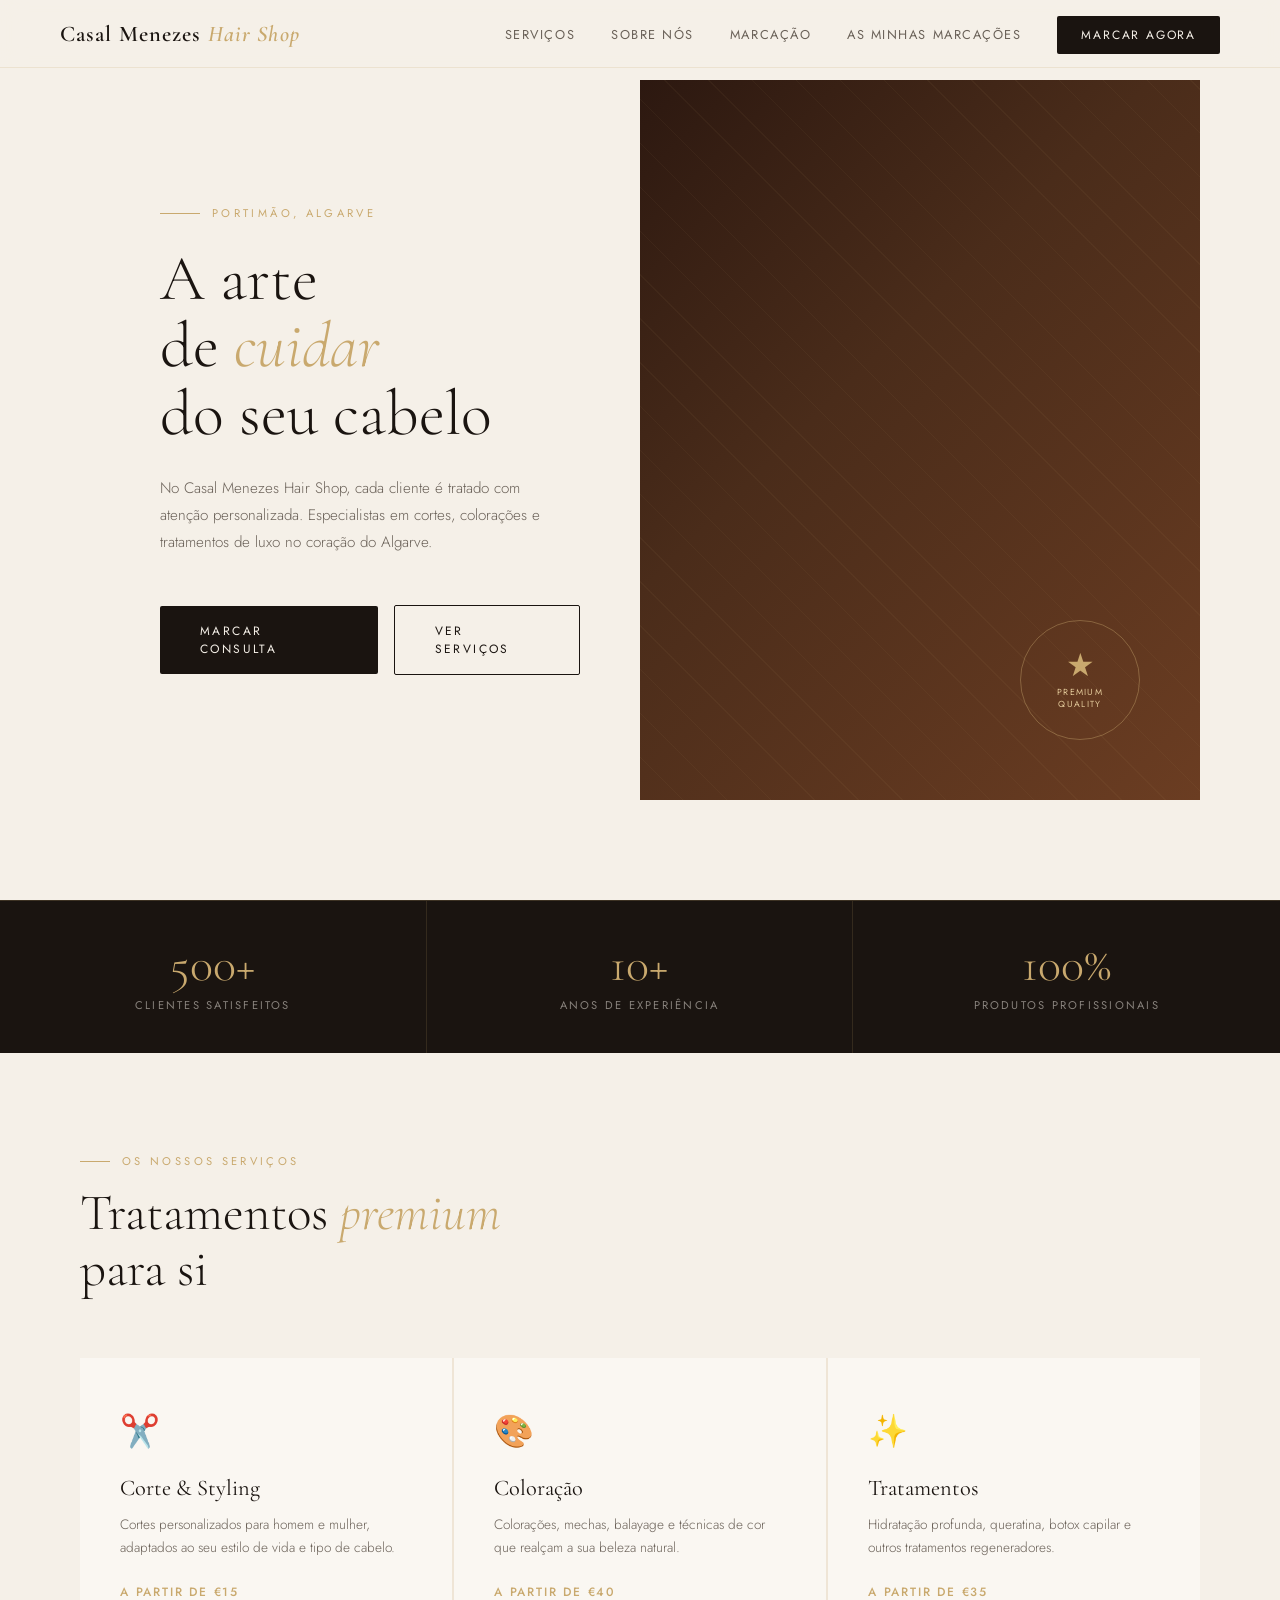
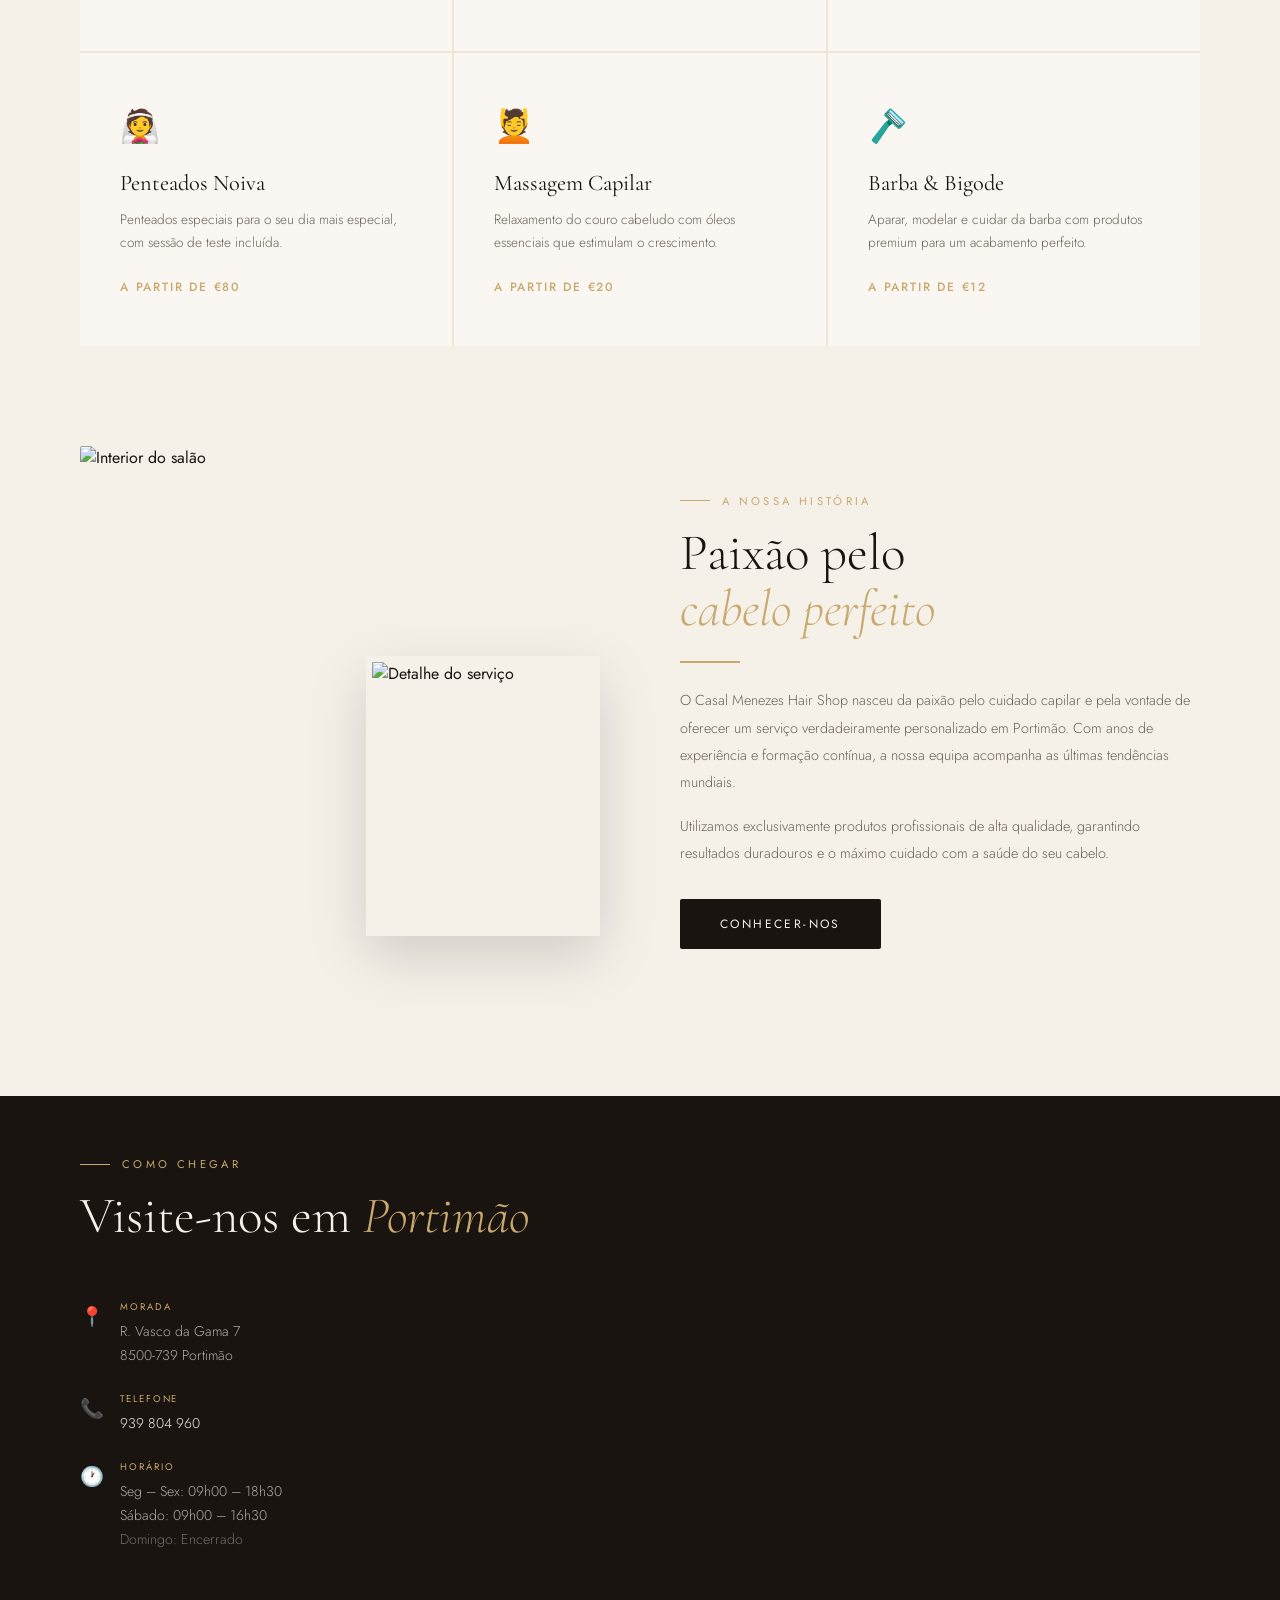
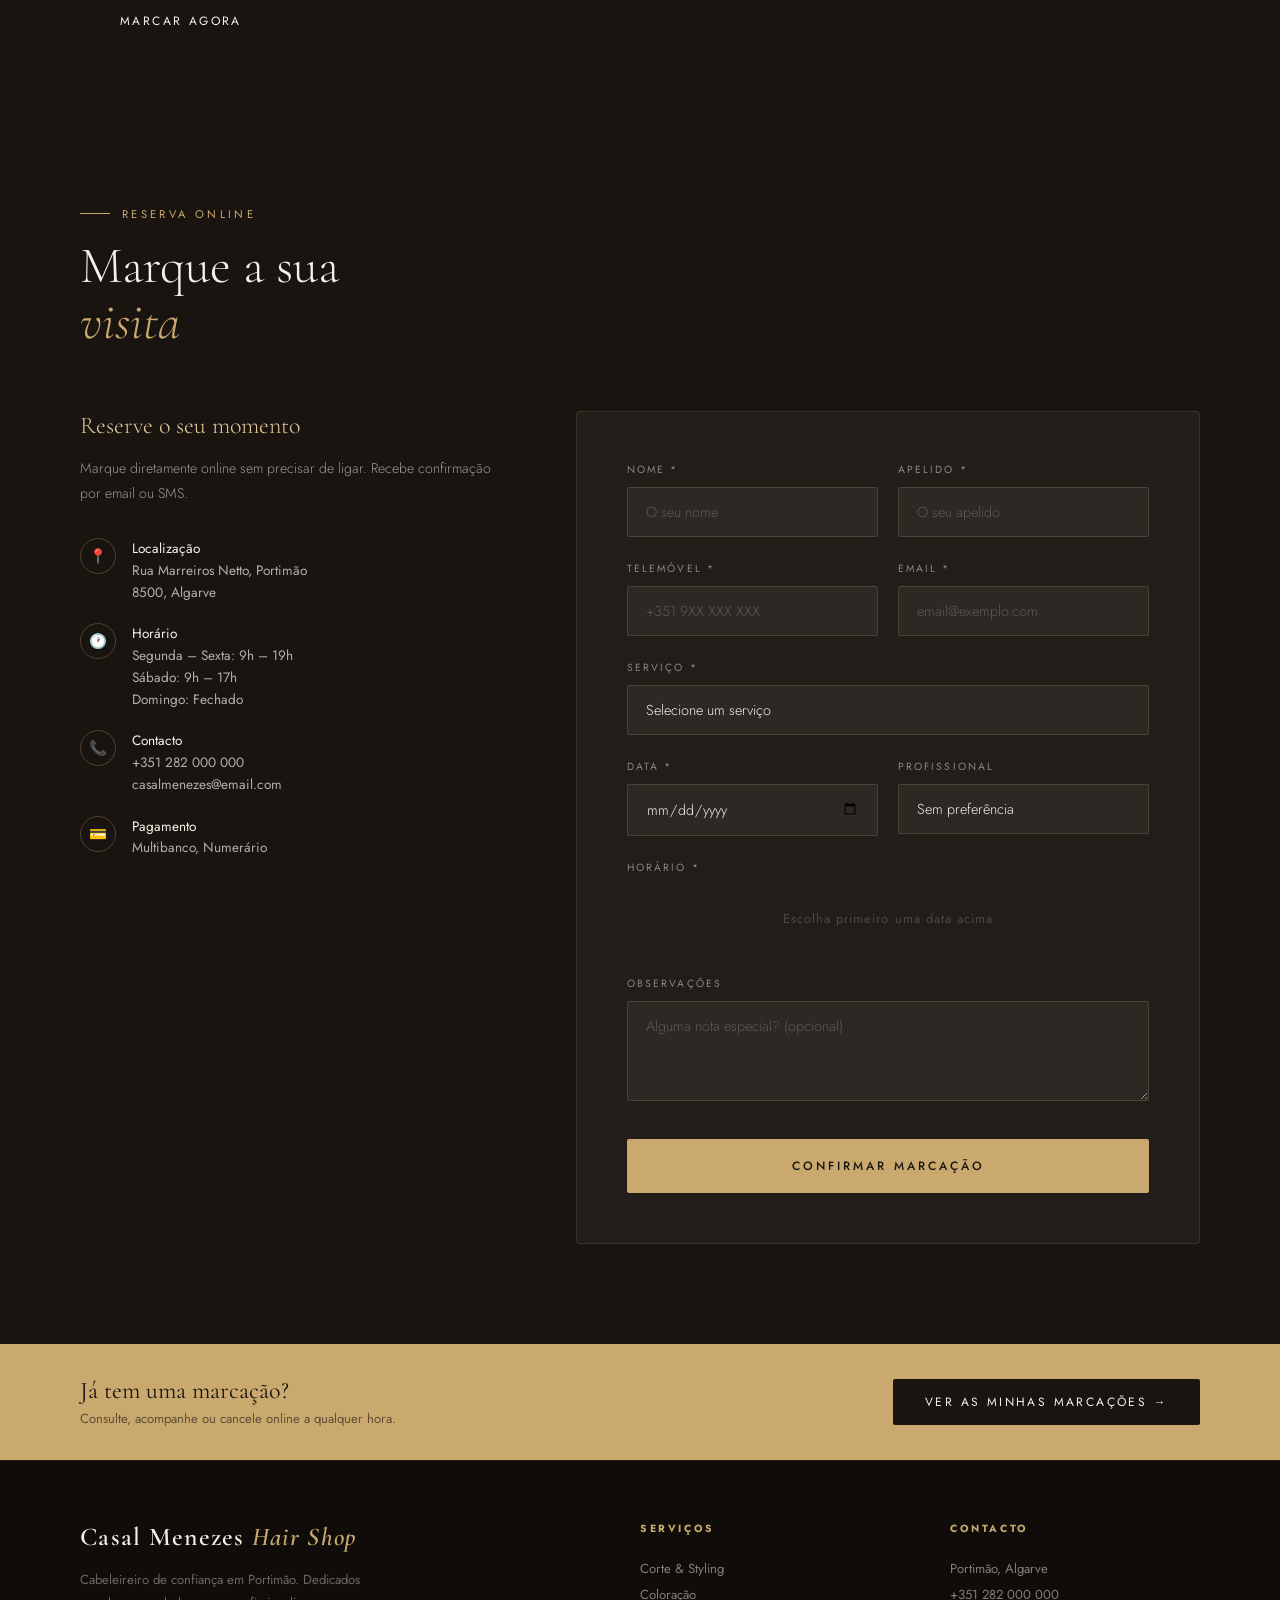
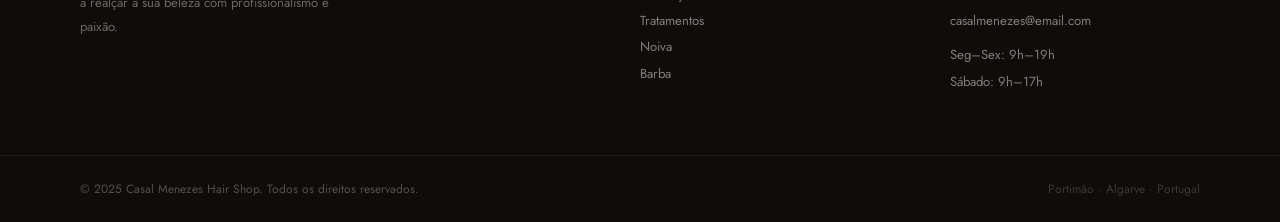
==== commit 09b7dd0d: "Sem mbway" ====
--- a/casalmenezes-site/index.html
+++ b/casalmenezes-site/index.html
@@ -256,7 +256,7 @@
       </div>
       <div class="info-item">
         <div class="info-icon">💳</div>
-        <div class="info-text"><strong>Pagamento</strong>Multibanco, MB Way, Numerário</div>
+        <div class="info-text"><strong>Pagamento</strong>Multibanco, Numerário</div>
       </div>
     </div>
 
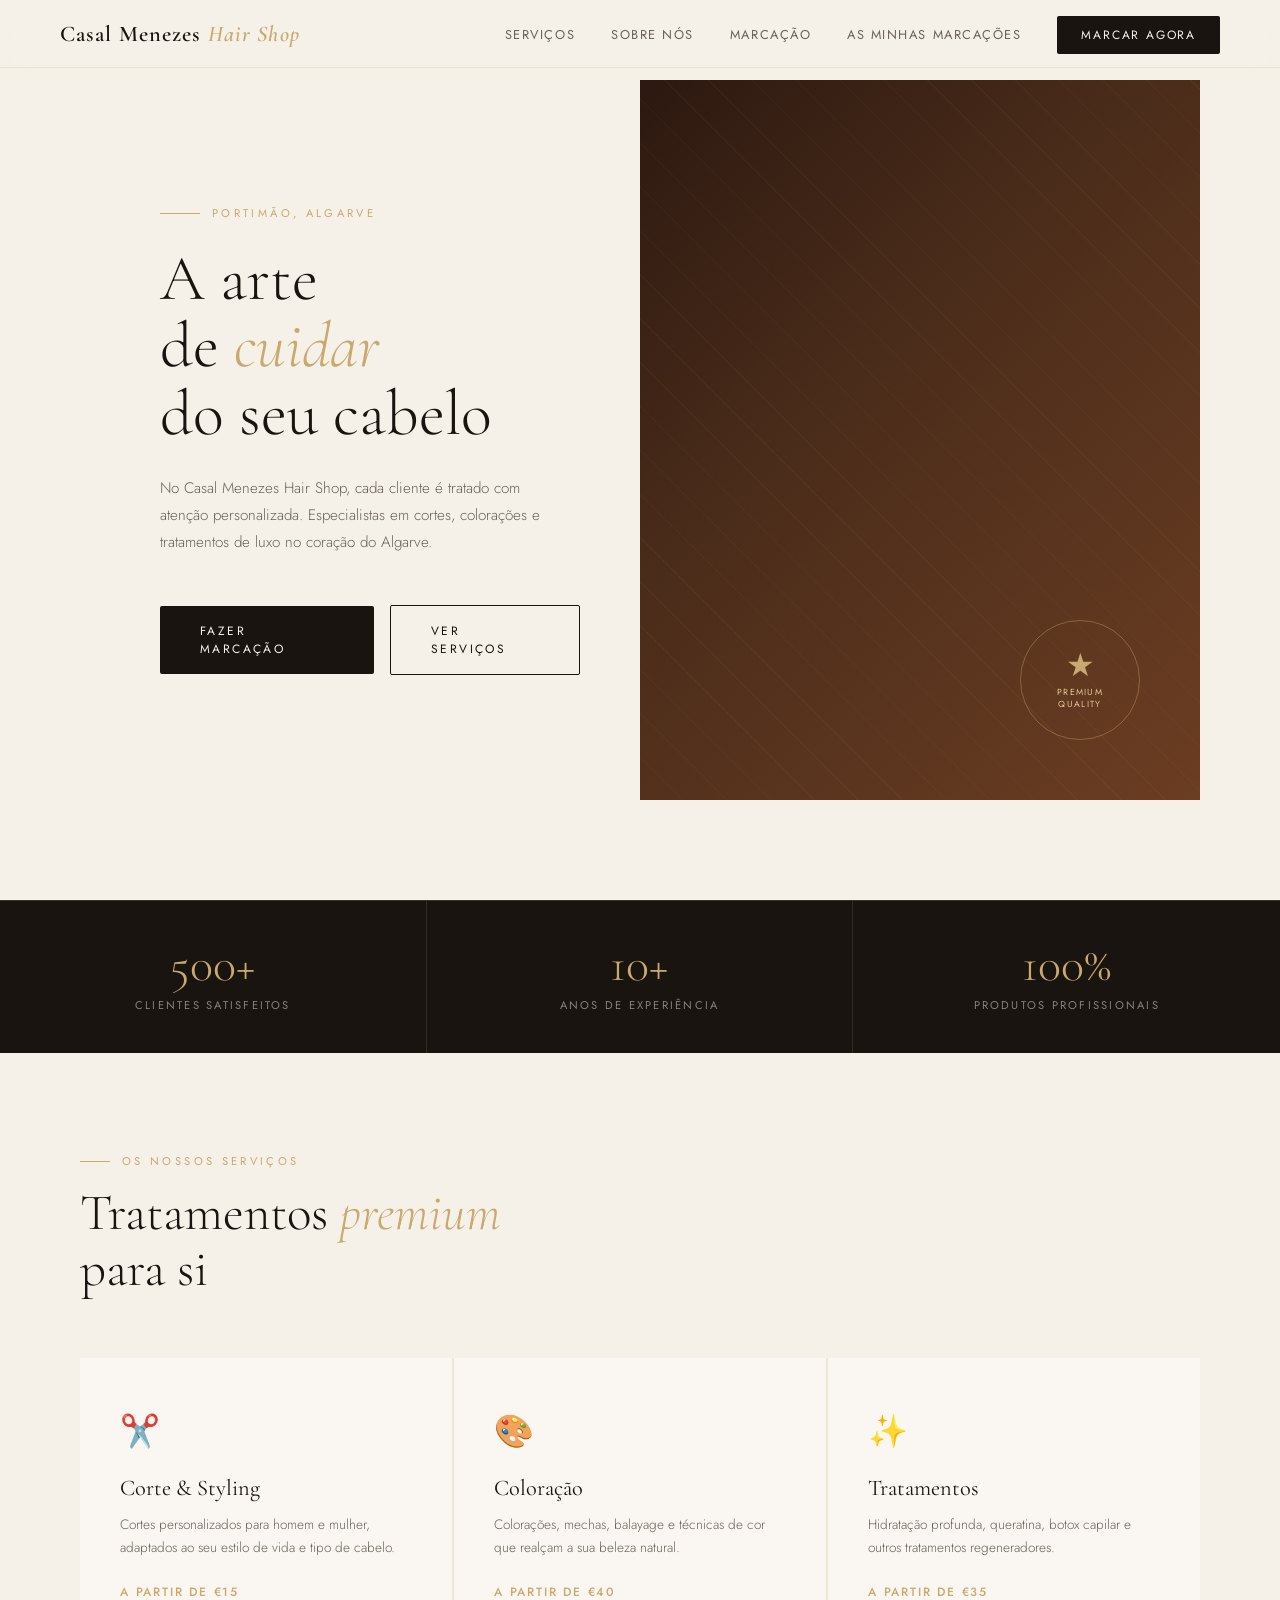
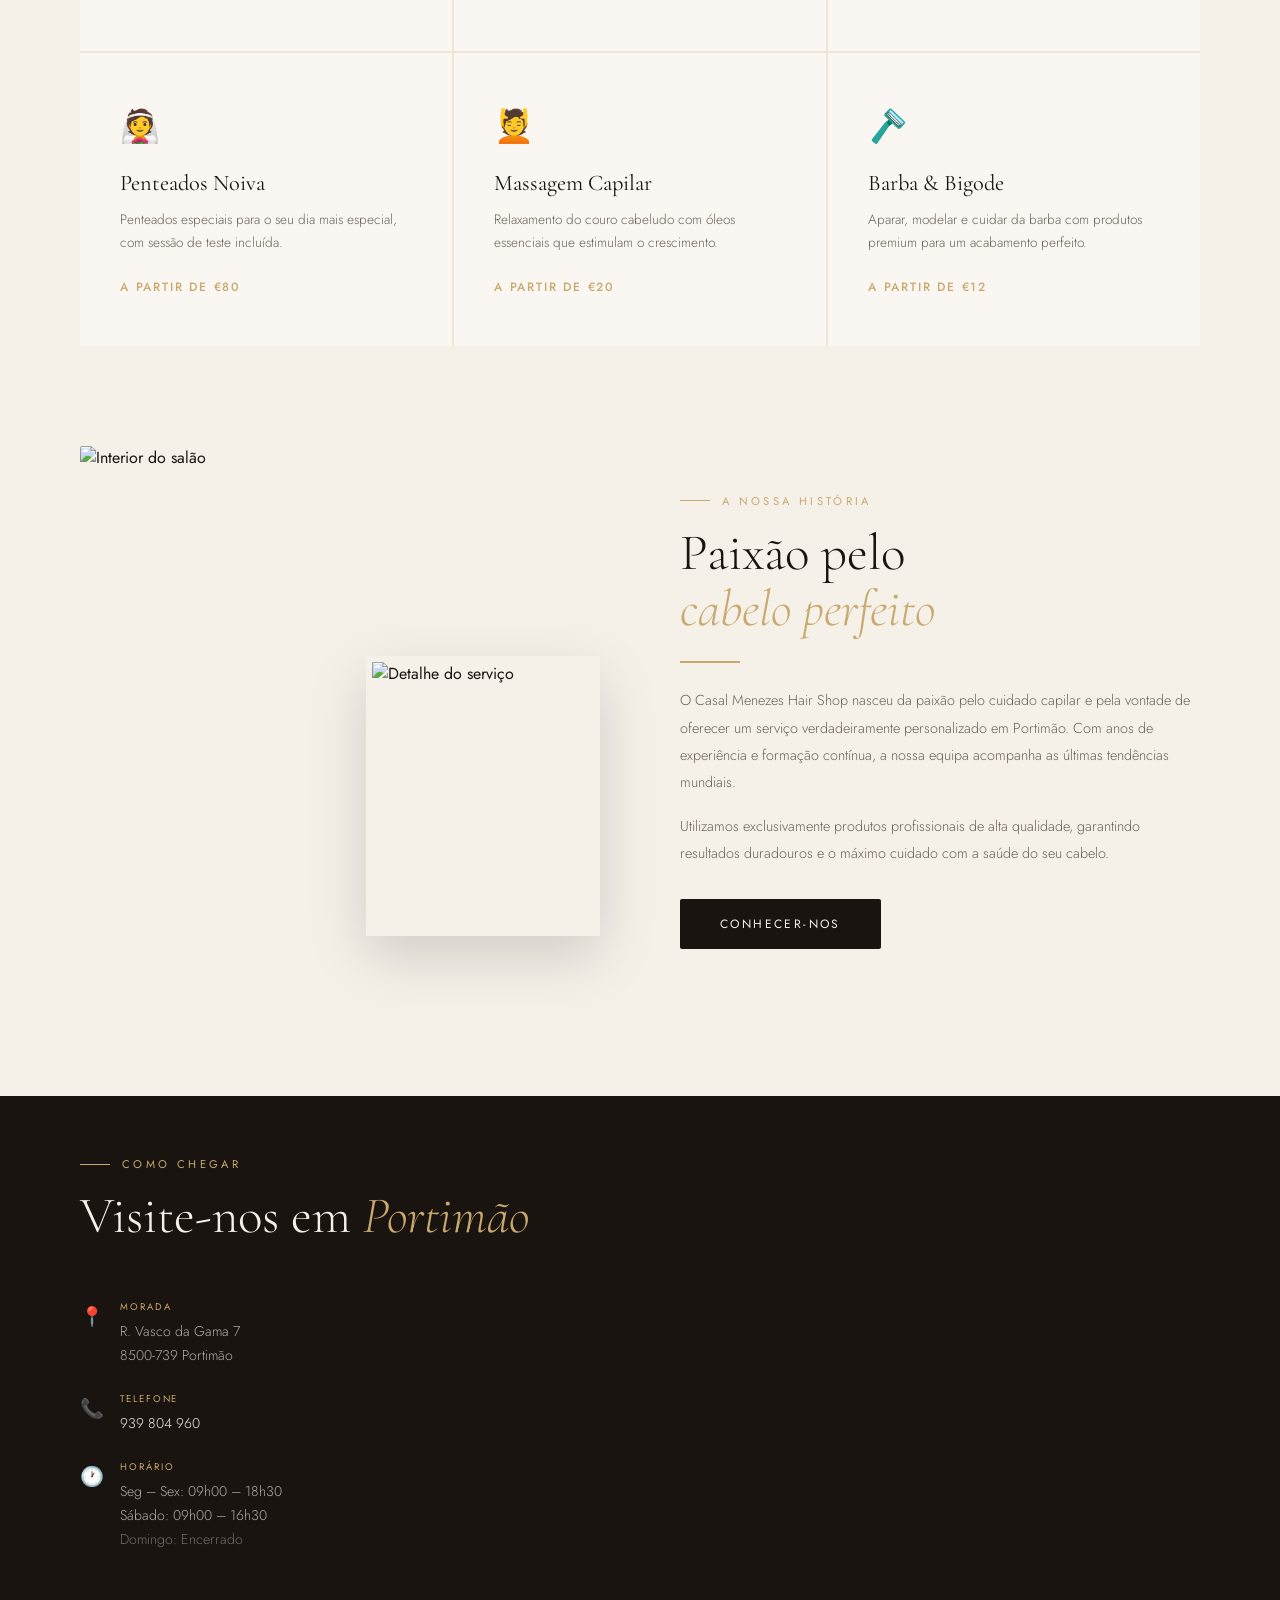
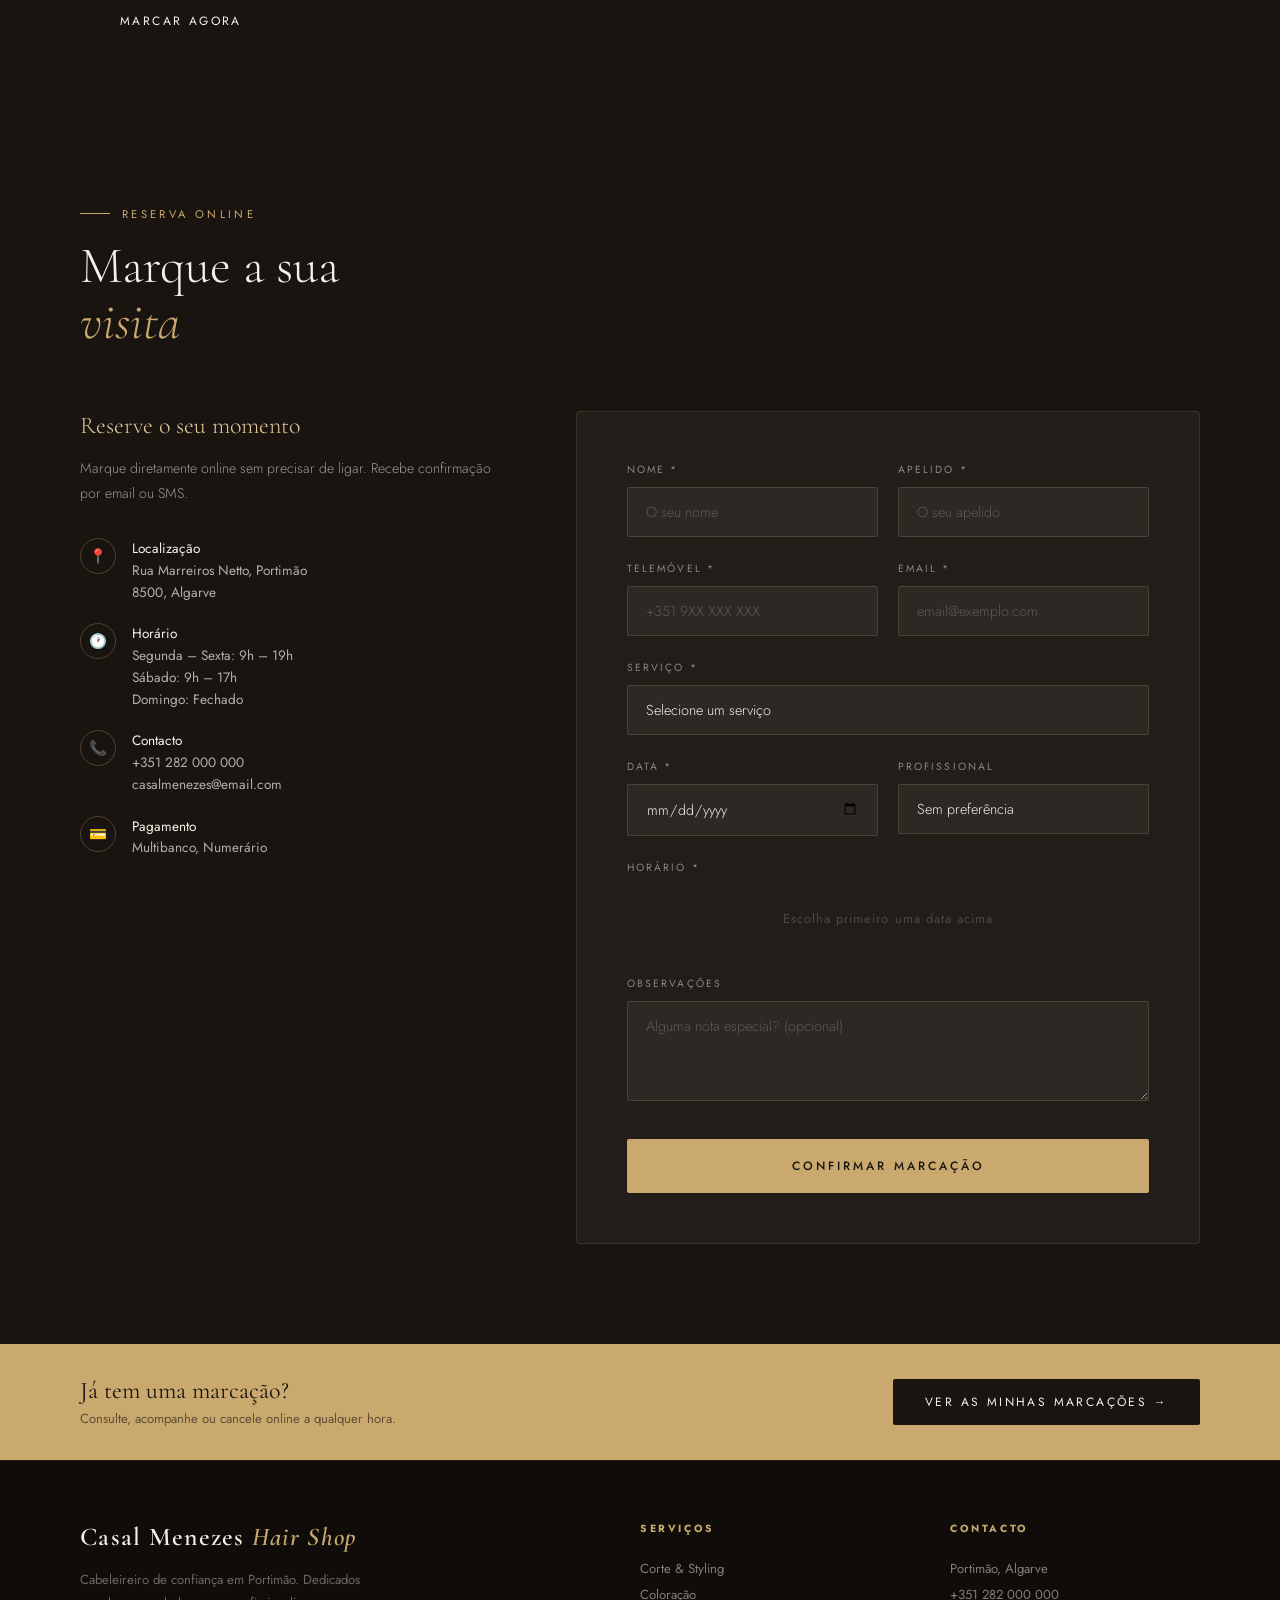
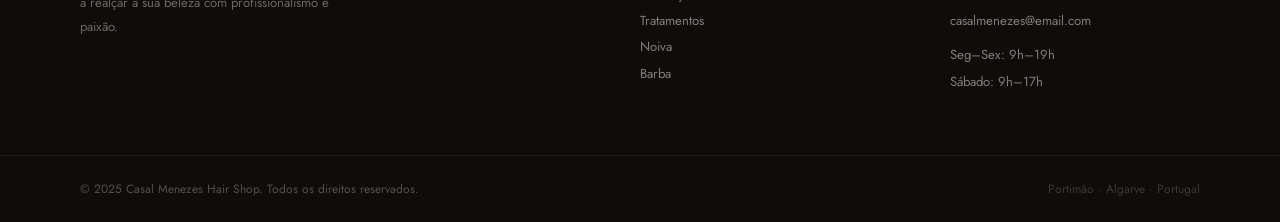
==== commit 507b4e3d: "Alterações" ====
--- a/casalmenezes-site/index.html
+++ b/casalmenezes-site/index.html
@@ -12,7 +12,7 @@
   <meta property="og:type" content="website">
   <meta property="og:url" content="https://casalmenezes.vercel.app/">
   <meta property="og:title" content="Casal Menezes – Cabeleireiro &amp; Barbearia Portimão">
-  <meta property="og:description" content="Cabeleireiro e barbearia em Portimão, Algarve. Cortes modernos, coloração, tratamentos capilares e muito mais. Marque a sua consulta online de forma rápida e fácil.">
+  <meta property="og:description" content="Cabeleireiro e barbearia em Portimão, Algarve. Cortes modernos, coloração, tratamentos capilares e muito mais. Faça a sua marcação online de forma rápida e fácil.">
   <meta property="og:image" content="https://images.unsplash.com/photo-1521590832167-7bcbfaa6381f?w=1200&h=630&fit=crop&q=80">
   <meta property="og:locale" content="pt_PT">
   <meta name="twitter:card" content="summary_large_image">
@@ -76,7 +76,7 @@
       Especialistas em cortes, colorações e tratamentos de luxo no coração do Algarve.
     </p>
     <div class="hero-actions">
-      <a href="#marcacao" class="btn-primary">Marcar Consulta</a>
+      <a href="#marcacao" class="btn-primary">Fazer Marcação</a>
       <a href="#servicos"  class="btn-outline">Ver Serviços</a>
     </div>
   </div>
@@ -304,7 +304,7 @@
             <label>Profissional</label>
             <select id="stylist">
               <option value="">Sem preferência</option>
-              <option value="ana">Ana Menezes</option>
+              <option value="ana">Carol Menezes</option>
               <option value="anderson">Anderson Menezes</option>
             </select>
           </div>
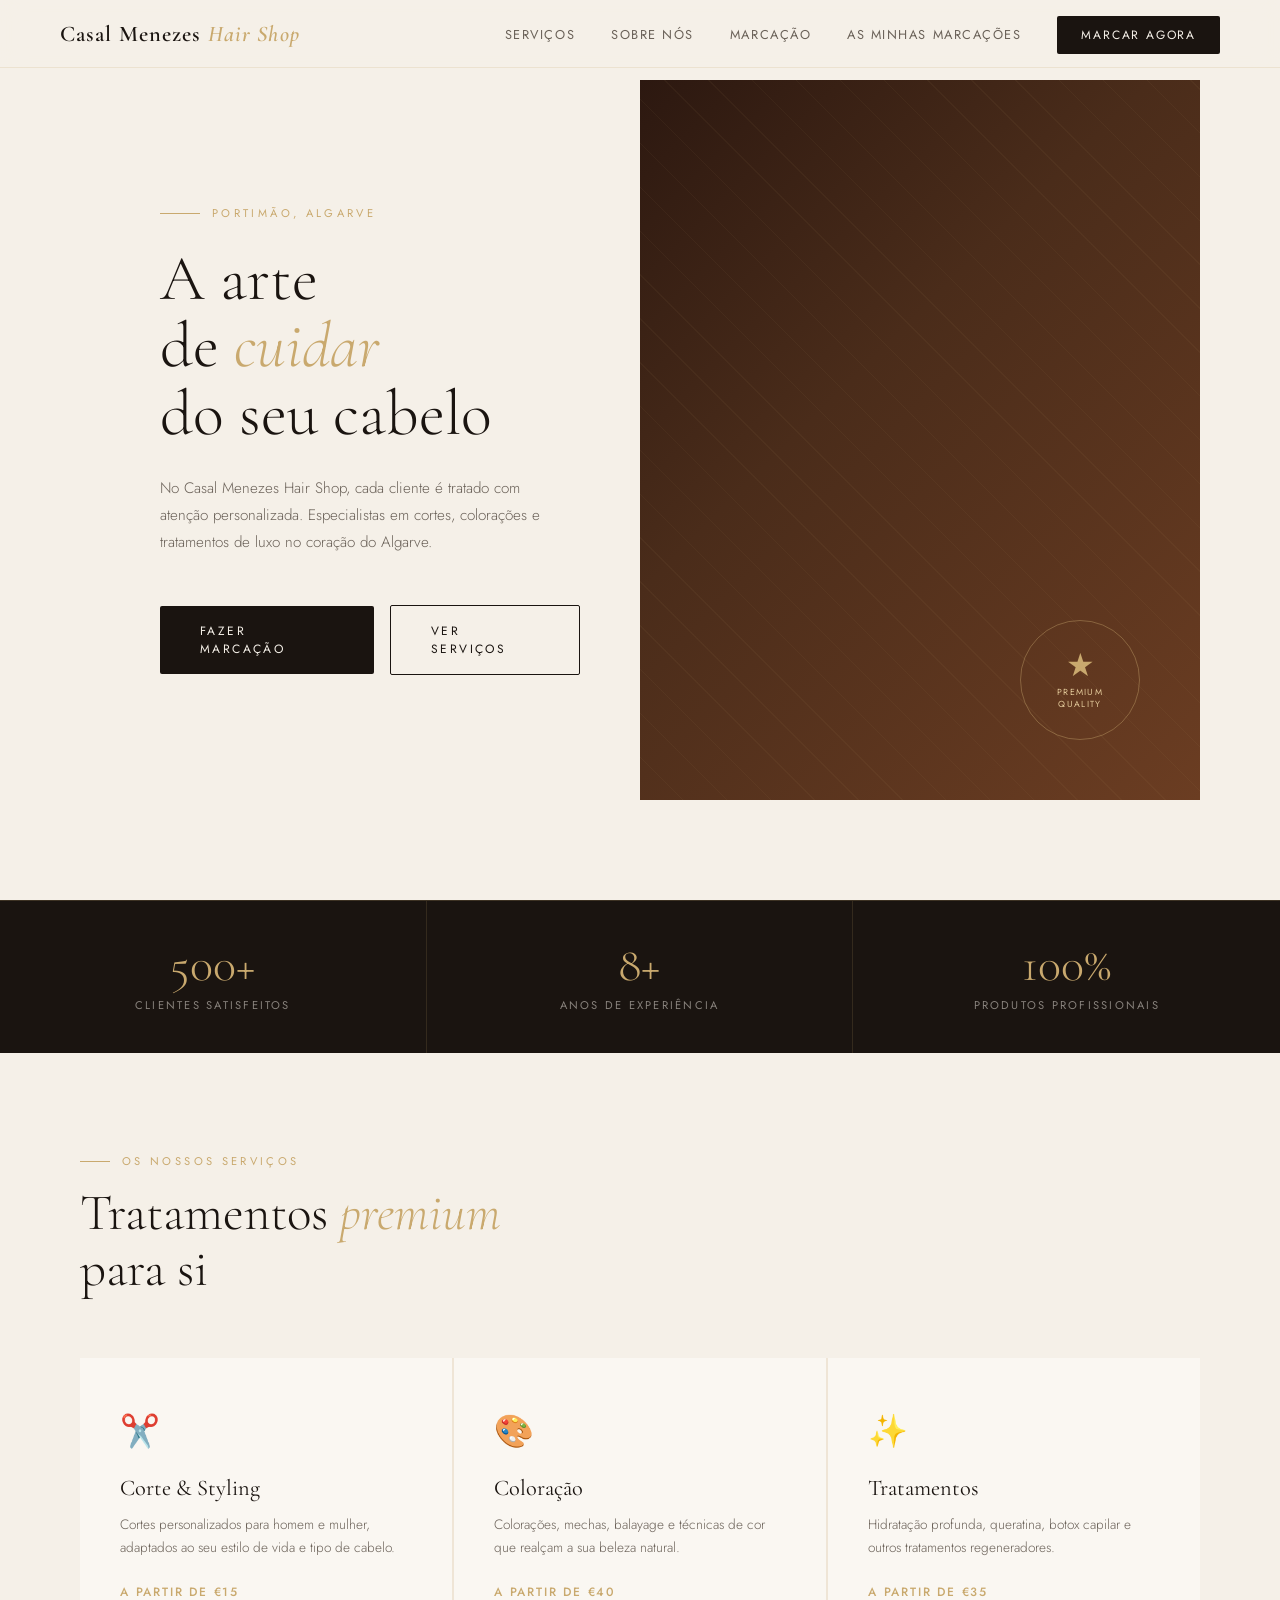
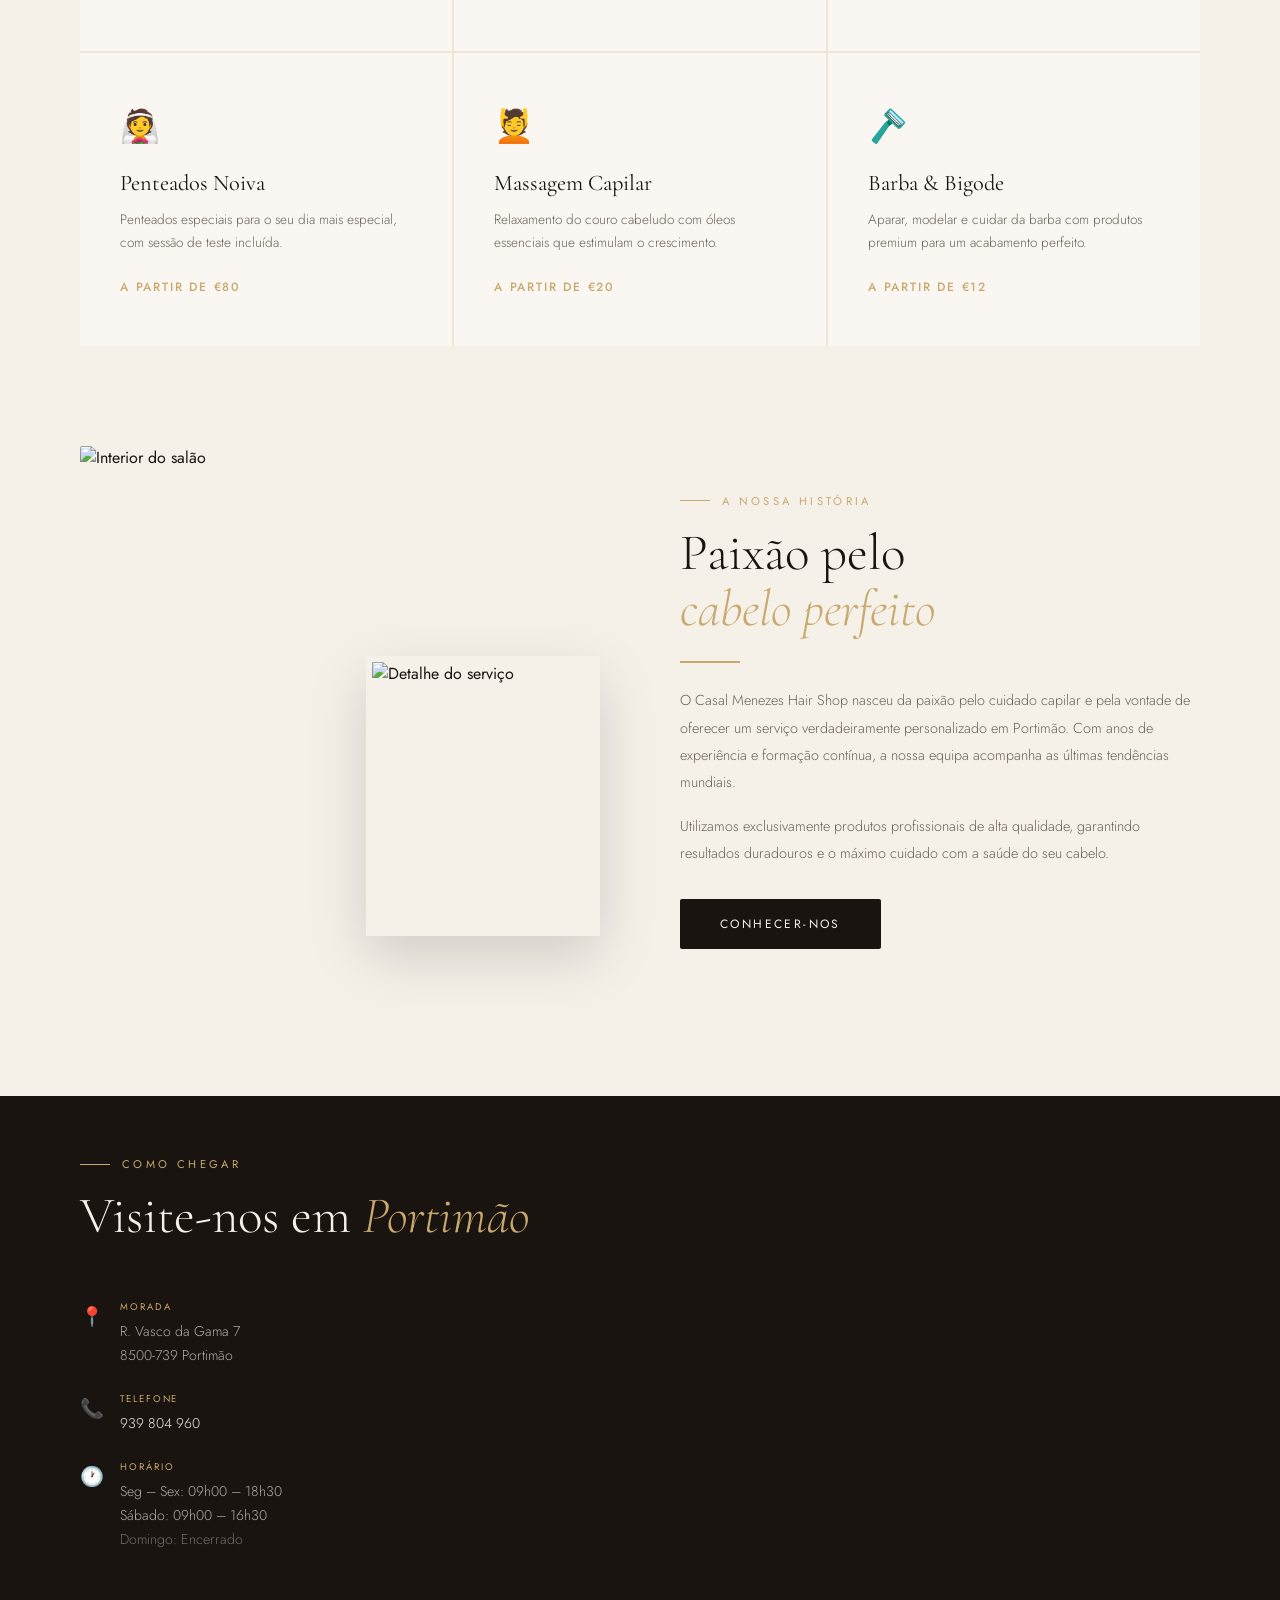
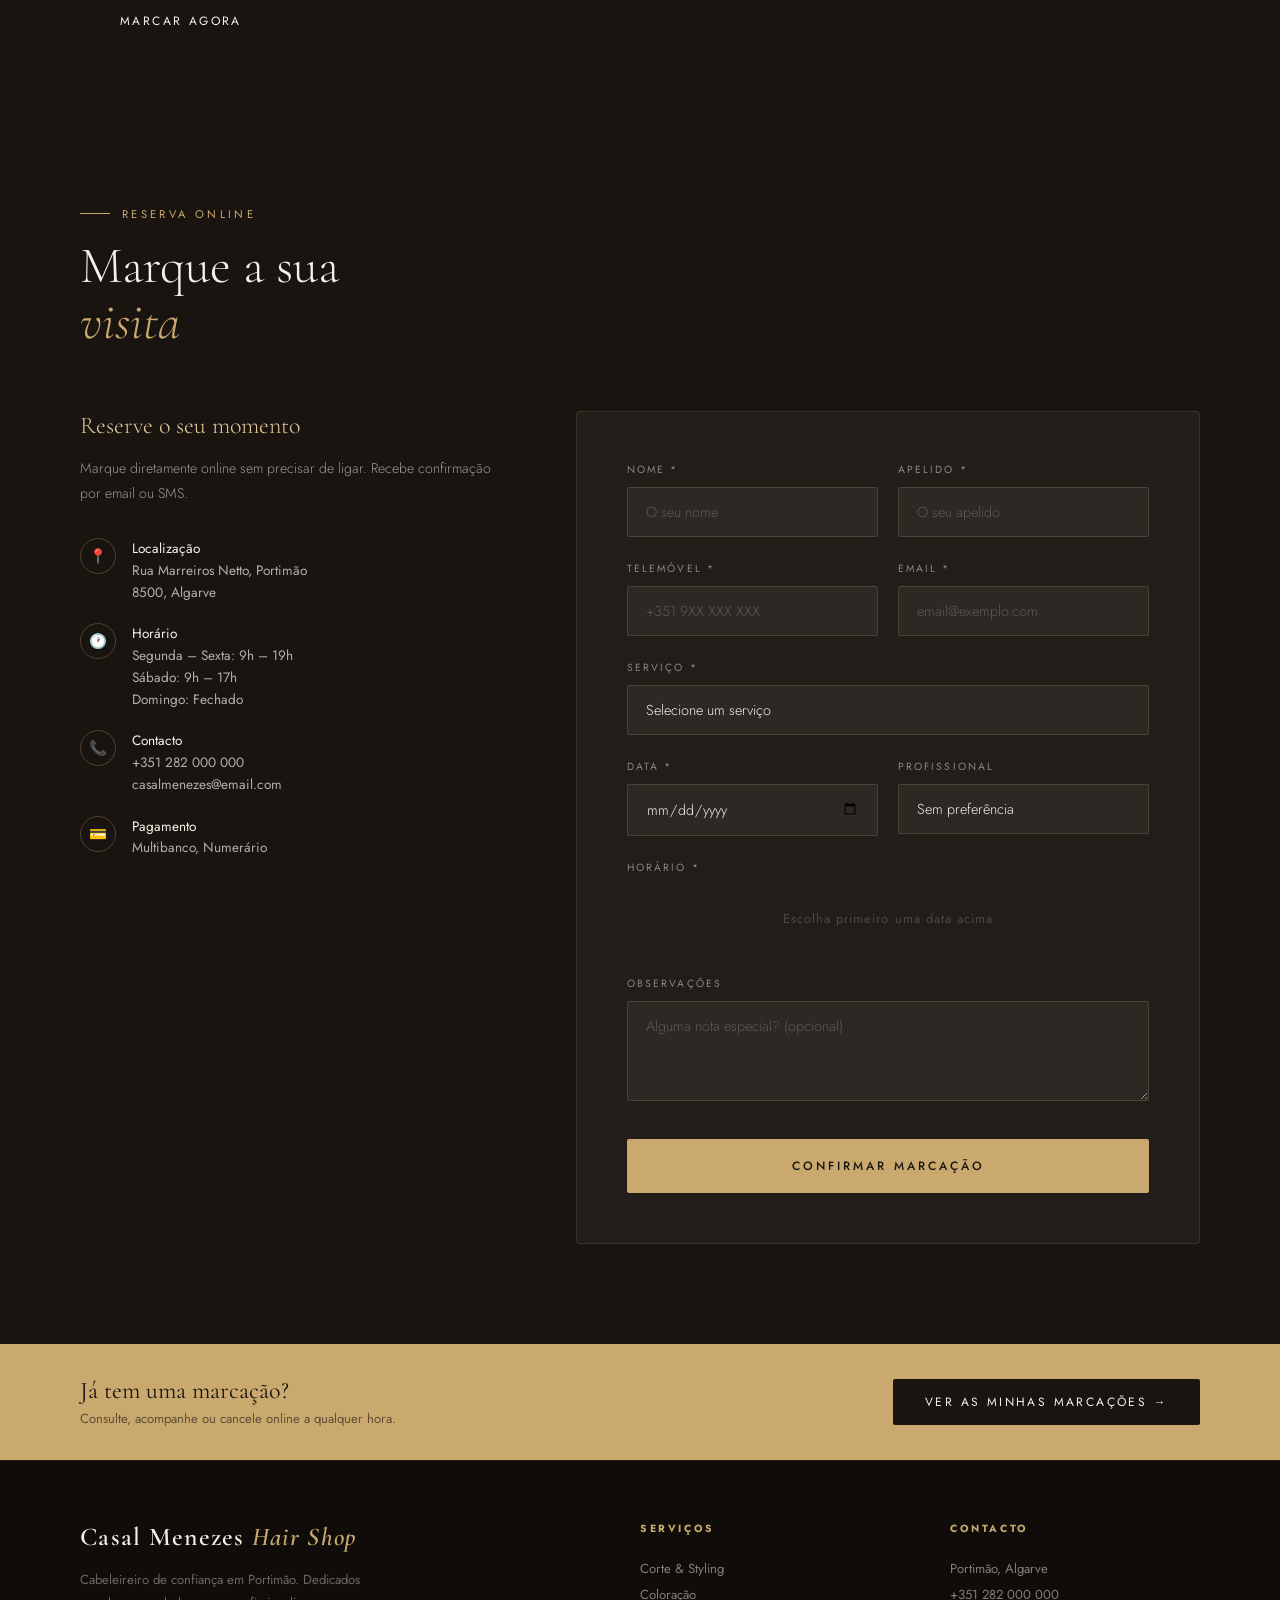
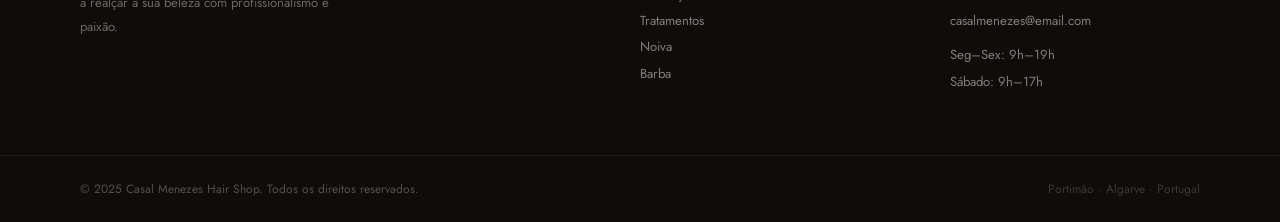
==== commit c6fad504: "Alterações 2" ====
--- a/casalmenezes-site/index.html
+++ b/casalmenezes-site/index.html
@@ -97,7 +97,7 @@
     <div class="stat-label">Clientes Satisfeitos</div>
   </div>
   <div class="stat-item">
-    <div class="stat-num">10+</div>
+    <div class="stat-num">8+</div>
     <div class="stat-label">Anos de Experiência</div>
   </div>
   <div class="stat-item">
@@ -304,7 +304,7 @@
             <label>Profissional</label>
             <select id="stylist">
               <option value="">Sem preferência</option>
-              <option value="ana">Carol Menezes</option>
+              <option value="carol">Carol Menezes</option>
               <option value="anderson">Anderson Menezes</option>
             </select>
           </div>
